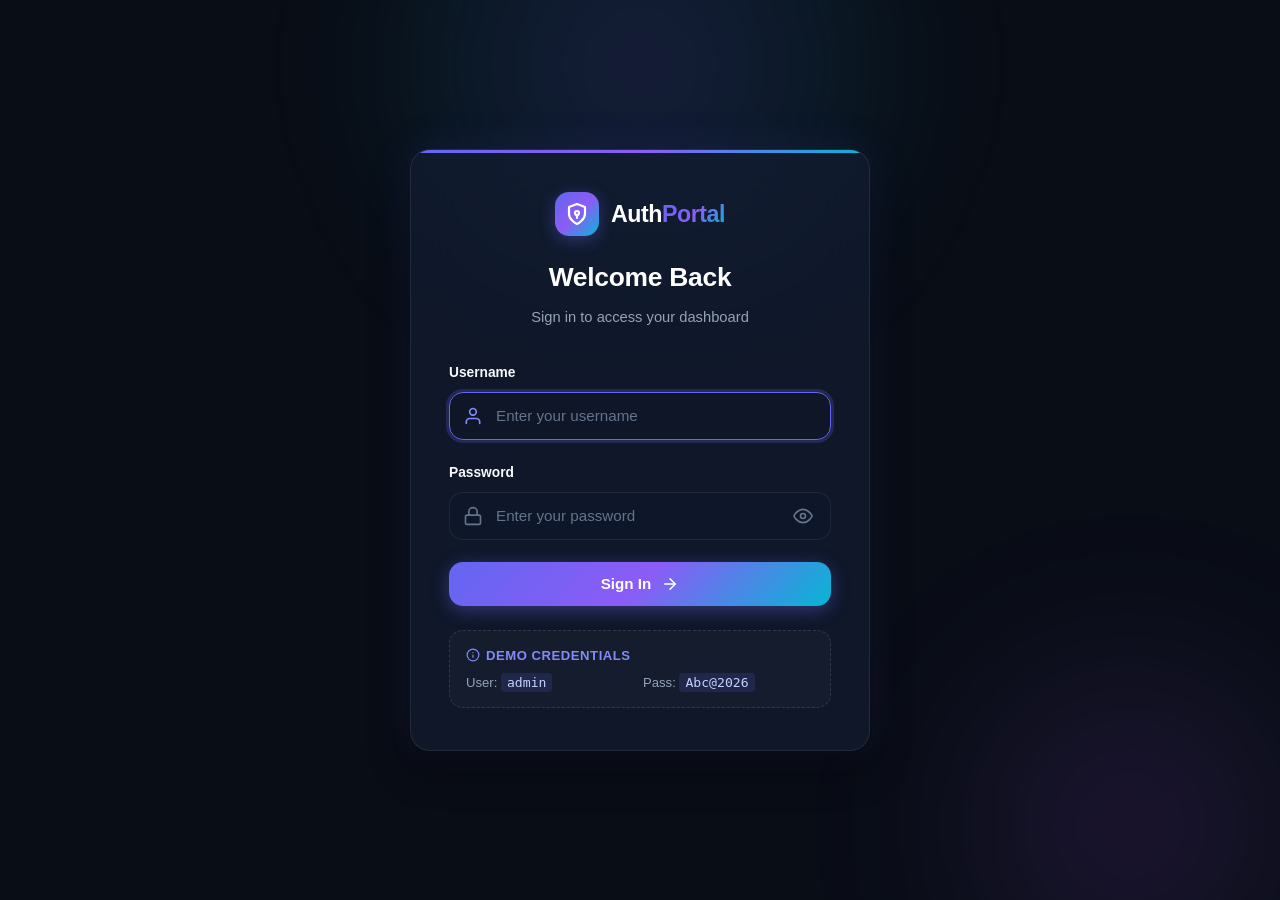
==== index.html @ 0ddc0a3a "feat: Initial commit for user interface authentication and dashboard" ====
<!DOCTYPE html>
<html lang="en">
<head>
  <meta charset="UTF-8">
  <meta name="viewport" content="width=device-width, initial-scale=1.0">
  <title>User Authentication | user-auth11092026</title>
  <meta name="description" content="Secure and modern user authentication gateway for the 2026 user dashboard platform.">
  <link rel="stylesheet" href="css/style.css">
</head>
<body class="auth-page">

  <!-- Background Decorative Glowing Orbs -->
  <div class="bg-glow-top" aria-hidden="true"></div>
  <div class="bg-glow-bottom" aria-hidden="true"></div>

  <main class="auth-wrapper">
    <div class="auth-card">

      <!-- Brand Header -->
      <header class="auth-header">
        <div class="brand-logo">
          <div class="brand-logo-icon">
            <!-- Shield Lock SVG Icon -->
            <svg viewBox="0 0 24 24" fill="none" stroke="currentColor" stroke-width="2.2" stroke-linecap="round" stroke-linejoin="round" aria-hidden="true">
              <path d="M12 22s8-4 8-10V5l-8-3-8 3v7c0 6 8 10 8 10z"/>
              <circle cx="12" cy="11" r="2"/>
              <path d="M12 13v3"/>
            </svg>
          </div>
          <div class="brand-logo-text">Auth<span>Portal</span></div>
        </div>

        <h1 class="auth-title">Welcome Back</h1>
        <p class="auth-subtitle">Sign in to access your dashboard</p>
      </header>

      <!-- Dynamic Alert Box for Errors and Feedback -->
      <div id="authAlert" class="auth-alert" role="alert" aria-live="assertive">
        <svg class="auth-alert-icon" viewBox="0 0 24 24" fill="none" stroke="currentColor" stroke-width="2" stroke-linecap="round" stroke-linejoin="round" aria-hidden="true">
          <circle cx="12" cy="12" r="10"/>
          <line x1="12" y1="8" x2="12" y2="12"/>
          <line x1="12" y1="16" x2="12.01" y2="16"/>
        </svg>
        <span id="authAlertText"></span>
      </div>

      <!-- Authentication Form -->
      <form id="loginForm" class="auth-form" novalidate autocomplete="off">
        
        <!-- Username Field -->
        <div class="form-group">
          <label for="usernameInput" class="form-label">Username</label>
          <div class="input-wrapper">
            <svg class="input-icon" viewBox="0 0 24 24" fill="none" stroke="currentColor" stroke-width="2" stroke-linecap="round" stroke-linejoin="round" aria-hidden="true">
              <path d="M20 21v-2a4 4 0 0 0-4-4H8a4 4 0 0 0-4 4v2"/>
              <circle cx="12" cy="7" r="4"/>
            </svg>
            <input 
              type="text" 
              id="usernameInput" 
              class="form-input" 
              placeholder="Enter your username" 
              required 
              autofocus
              aria-required="true"
            >
          </div>
        </div>

        <!-- Password Field with Show/Hide Toggle -->
        <div class="form-group">
          <label for="passwordInput" class="form-label">Password</label>
          <div class="input-wrapper">
            <svg class="input-icon" viewBox="0 0 24 24" fill="none" stroke="currentColor" stroke-width="2" stroke-linecap="round" stroke-linejoin="round" aria-hidden="true">
              <rect x="3" y="11" width="18" height="11" rx="2" ry="2"/>
              <path d="M7 11V7a5 5 0 0 1 10 0v4"/>
            </svg>
            <input 
              type="password" 
              id="passwordInput" 
              class="form-input" 
              placeholder="Enter your password" 
              required 
              aria-required="true"
            >
            <button 
              type="button" 
              id="togglePasswordBtn" 
              class="password-toggle" 
              aria-label="Show password" 
              tabindex="0"
            >
              <!-- Eye Icon (Show) -->
              <svg class="icon-eye" viewBox="0 0 24 24" fill="none" stroke="currentColor" stroke-width="2" stroke-linecap="round" stroke-linejoin="round">
                <path d="M1 12s4-8 11-8 11 8 11 8-4 8-11 8-11-8-11-8z"/>
                <circle cx="12" cy="12" r="3"/>
              </svg>
              <!-- Eye Off Icon (Hide) -->
              <svg class="icon-eye-off" viewBox="0 0 24 24" fill="none" stroke="currentColor" stroke-width="2" stroke-linecap="round" stroke-linejoin="round" style="display: none;">
                <path d="M17.94 17.94A10.07 10.07 0 0 1 12 20c-7 0-11-8-11-8a18.45 18.45 0 0 1 5.06-5.94M9.9 4.24A9.12 9.12 0 0 1 12 4c7 0 11 8 11 8a18.5 18.5 0 0 1-2.16 3.19m-6.72-1.07a3 3 0 1 1-4.24-4.24"/>
                <line x1="1" y1="1" x2="23" y2="23"/>
              </svg>
            </button>
          </div>
        </div>

        <!-- Submit Button -->
        <button type="submit" id="loginBtn" class="btn btn-primary btn-full">
          <span class="spinner" aria-hidden="true"></span>
          <span class="btn-text">Sign In</span>
          <svg class="btn-icon" viewBox="0 0 24 24" fill="none" stroke="currentColor" stroke-width="2" stroke-linecap="round" stroke-linejoin="round" aria-hidden="true">
            <line x1="5" y1="12" x2="19" y2="12"/>
            <polyline points="12 5 19 12 12 19"/>
          </svg>
        </button>

      </form>

      <!-- Demo Credentials Reference -->
      <footer class="demo-hint-box" aria-label="Demo login details">
        <div class="demo-hint-title">
          <svg width="14" height="14" viewBox="0 0 24 24" fill="none" stroke="currentColor" stroke-width="2" stroke-linecap="round" stroke-linejoin="round">
            <circle cx="12" cy="12" r="10"/>
            <line x1="12" y1="16" x2="12" y2="12"/>
            <line x1="12" y1="8" x2="12.01" y2="8"/>
          </svg>
          Demo Credentials
        </div>
        <div class="demo-hint-list">
          <div class="demo-hint-item">User: <code>admin</code></div>
          <div class="demo-hint-item">Pass: <code>Abc@2026</code></div>
        </div>
      </footer>

    </div>
  </main>

  <script src="js/script.js"></script>
</body>
</html>
---- css/style.css ----
/* ==========================================================================
   USER AUTHENTICATION & DASHBOARD - MODERN STYLESHEET
   Repository: user-auth11092026
   ========================================================================== */

/* --------------------------------------------------------------------------
   1. CSS Variables & Design Tokens
   -------------------------------------------------------------------------- */
:root {
  /* Color Palette */
  --bg-main: #090d16;
  --bg-surface: #0f172a;
  --bg-surface-elevated: #1e293b;
  --bg-card: rgba(19, 29, 51, 0.7);
  --bg-card-hover: rgba(30, 45, 78, 0.85);
  --bg-glass: rgba(15, 23, 42, 0.8);

  --text-primary: #f8fafc;
  --text-secondary: #94a3b8;
  --text-muted: #64748b;
  --text-inverse: #090d16;

  /* Accents & Gradients */
  --primary: #6366f1;
  --primary-light: #818cf8;
  --primary-dark: #4f46e5;
  --primary-glow: rgba(99, 102, 241, 0.35);

  --secondary: #06b6d4;
  --secondary-light: #22d3ee;
  --accent-purple: #a855f7;
  --accent-emerald: #10b981;
  --accent-rose: #f43f5e;
  --accent-amber: #f59e0b;

  --grad-primary: linear-gradient(135deg, #6366f1 0%, #8b5cf6 50%, #06b6d4 100%);
  --grad-glow: linear-gradient(135deg, rgba(99, 102, 241, 0.15) 0%, rgba(6, 182, 212, 0.1) 100%);
  --grad-card: linear-gradient(180deg, rgba(255, 255, 255, 0.04) 0%, rgba(255, 255, 255, 0.01) 100%);
  --grad-text: linear-gradient(135deg, #ffffff 30%, #cbd5e1 70%, #818cf8 100%);

  /* Borders & Shadows */
  --border-subtle: rgba(255, 255, 255, 0.08);
  --border-focus: rgba(99, 102, 241, 0.6);
  --border-hover: rgba(255, 255, 255, 0.18);

  --shadow-sm: 0 2px 8px rgba(0, 0, 0, 0.25);
  --shadow-md: 0 8px 24px rgba(0, 0, 0, 0.35);
  --shadow-lg: 0 16px 40px rgba(0, 0, 0, 0.45);
  --shadow-glow: 0 0 35px var(--primary-glow);

  /* Layout & Spacing */
  --container-max-width: 1200px;
  --header-height: 76px;
  --border-radius-sm: 8px;
  --border-radius-md: 14px;
  --border-radius-lg: 20px;
  --border-radius-full: 9999px;

  /* Transitions */
  --transition-fast: 0.18s cubic-bezier(0.4, 0, 0.2, 1);
  --transition-normal: 0.28s cubic-bezier(0.4, 0, 0.2, 1);
  --transition-slow: 0.45s cubic-bezier(0.4, 0, 0.2, 1);
}

/* --------------------------------------------------------------------------
   2. Reset & Global Styles
   -------------------------------------------------------------------------- */
*, *::before, *::after {
  margin: 0;
  padding: 0;
  box-sizing: border-box;
}

html {
  scroll-behavior: smooth;
  scroll-padding-top: calc(var(--header-height) + 20px);
}

body {
  font-family: -apple-system, BlinkMacSystemFont, "Segoe UI", Roboto, "Helvetica Neue", Arial, sans-serif;
  background-color: var(--bg-main);
  color: var(--text-primary);
  line-height: 1.6;
  font-size: 16px;
  min-height: 100vh;
  overflow-x: hidden;
  -webkit-font-smoothing: antialiased;
  -moz-osx-font-smoothing: grayscale;
}

/* Background Atmosphere Glows */
.bg-glow-top {
  position: fixed;
  top: -160px;
  left: 50%;
  transform: translateX(-50%);
  width: 700px;
  height: 450px;
  background: radial-gradient(circle, rgba(99, 102, 241, 0.18) 0%, rgba(6, 182, 212, 0.08) 50%, transparent 70%);
  pointer-events: none;
  z-index: 0;
  filter: blur(60px);
}

.bg-glow-bottom {
  position: fixed;
  bottom: -150px;
  right: -100px;
  width: 500px;
  height: 450px;
  background: radial-gradient(circle, rgba(168, 85, 247, 0.15) 0%, transparent 70%);
  pointer-events: none;
  z-index: 0;
  filter: blur(70px);
}

a {
  color: inherit;
  text-decoration: none;
}

button, input, textarea {
  font-family: inherit;
  font-size: inherit;
  border: none;
  outline: none;
}

button {
  cursor: pointer;
}

img, svg {
  display: block;
  max-width: 100%;
}

.container {
  width: 100%;
  max-width: var(--container-max-width);
  margin: 0 auto;
  padding: 0 24px;
  position: relative;
  z-index: 1;
}

/* --------------------------------------------------------------------------
   3. Typography & Badges
   -------------------------------------------------------------------------- */
.section-badge {
  display: inline-flex;
  align-items: center;
  gap: 8px;
  padding: 6px 14px;
  background: rgba(99, 102, 241, 0.12);
  border: 1px solid rgba(99, 102, 241, 0.28);
  border-radius: var(--border-radius-full);
  font-size: 0.82rem;
  font-weight: 600;
  color: var(--primary-light);
  letter-spacing: 0.06em;
  text-transform: uppercase;
  margin-bottom: 16px;
}

.badge-dot {
  width: 7px;
  height: 7px;
  border-radius: 50%;
  background: var(--secondary);
  box-shadow: 0 0 8px var(--secondary);
  animation: pulseDot 2s infinite ease-in-out;
}

@keyframes pulseDot {
  0%, 100% { opacity: 1; transform: scale(1); }
  50% { opacity: 0.5; transform: scale(0.8); }
}

.section-title {
  font-size: clamp(2rem, 3.5vw, 2.75rem);
  font-weight: 800;
  line-height: 1.2;
  margin-bottom: 16px;
  background: var(--grad-text);
  -webkit-background-clip: text;
  -webkit-text-fill-color: transparent;
}

.section-subtitle {
  font-size: 1.08rem;
  color: var(--text-secondary);
  max-width: 620px;
  margin-bottom: 48px;
  line-height: 1.65;
}

.text-center {
  text-align: center;
}

.text-center .section-subtitle {
  margin-left: auto;
  margin-right: auto;
}

/* --------------------------------------------------------------------------
   4. Buttons
   -------------------------------------------------------------------------- */
.btn {
  display: inline-flex;
  align-items: center;
  justify-content: center;
  gap: 10px;
  padding: 13px 26px;
  font-size: 0.95rem;
  font-weight: 600;
  border-radius: var(--border-radius-md);
  transition: all var(--transition-normal);
  position: relative;
  overflow: hidden;
  user-select: none;
}

.btn-primary {
  background: var(--grad-primary);
  color: #ffffff;
  box-shadow: 0 4px 18px rgba(99, 102, 241, 0.4);
}

.btn-primary:hover {
  transform: translateY(-2px);
  box-shadow: 0 6px 24px rgba(99, 102, 241, 0.6);
  filter: brightness(1.08);
}

.btn-primary:active {
  transform: translateY(0);
}

.btn-secondary {
  background: rgba(255, 255, 255, 0.05);
  color: var(--text-primary);
  border: 1px solid var(--border-subtle);
  backdrop-filter: blur(10px);
}

.btn-secondary:hover {
  background: rgba(255, 255, 255, 0.1);
  border-color: var(--border-hover);
  transform: translateY(-2px);
  color: #ffffff;
}

.btn-danger {
  background: rgba(244, 63, 94, 0.15);
  color: #fda4af;
  border: 1px solid rgba(244, 63, 94, 0.3);
  padding: 8px 18px;
  font-size: 0.88rem;
}

.btn-danger:hover {
  background: var(--accent-rose);
  color: #ffffff;
  box-shadow: 0 4px 16px rgba(244, 63, 94, 0.4);
}

.btn-full {
  width: 100%;
}

.btn-icon {
  width: 18px;
  height: 18px;
  transition: transform var(--transition-fast);
}

.btn:hover .btn-icon {
  transform: translateX(3px);
}

/* --------------------------------------------------------------------------
   5. Authentication Screen (index.html)
   -------------------------------------------------------------------------- */
.auth-page {
  display: flex;
  align-items: center;
  justify-content: center;
  min-height: 100vh;
  padding: 30px 20px;
  position: relative;
}

.auth-wrapper {
  width: 100%;
  max-width: 460px;
  position: relative;
  z-index: 2;
  animation: authFadeIn 0.6s cubic-bezier(0.16, 1, 0.3, 1);
}

@keyframes authFadeIn {
  from {
    opacity: 0;
    transform: translateY(24px) scale(0.98);
  }
  to {
    opacity: 1;
    transform: translateY(0) scale(1);
  }
}

.auth-card {
  background: var(--bg-card);
  backdrop-filter: blur(24px);
  -webkit-backdrop-filter: blur(24px);
  border: 1px solid var(--border-subtle);
  border-radius: var(--border-radius-lg);
  padding: 42px 38px;
  box-shadow: var(--shadow-lg), 0 0 40px rgba(99, 102, 241, 0.15);
  position: relative;
  overflow: hidden;
}

.auth-card::before {
  content: "";
  position: absolute;
  top: 0;
  left: 0;
  right: 0;
  height: 3px;
  background: var(--grad-primary);
}

.auth-header {
  text-align: center;
  margin-bottom: 32px;
}

.brand-logo {
  display: inline-flex;
  align-items: center;
  gap: 12px;
  margin-bottom: 20px;
}

.brand-logo-icon {
  width: 44px;
  height: 44px;
  border-radius: var(--border-radius-md);
  background: var(--grad-primary);
  display: flex;
  align-items: center;
  justify-content: center;
  box-shadow: 0 4px 16px var(--primary-glow);
}

.brand-logo-icon svg {
  width: 24px;
  height: 24px;
  fill: none;
  stroke: #ffffff;
  stroke-width: 2.2;
}

.brand-logo-text {
  font-size: 1.45rem;
  font-weight: 800;
  letter-spacing: -0.02em;
  color: #ffffff;
}

.brand-logo-text span {
  background: var(--grad-primary);
  -webkit-background-clip: text;
  -webkit-text-fill-color: transparent;
}

.auth-title {
  font-size: 1.65rem;
  font-weight: 700;
  color: #ffffff;
  margin-bottom: 8px;
  letter-spacing: -0.01em;
}

.auth-subtitle {
  font-size: 0.92rem;
  color: var(--text-secondary);
}

/* Auth Alerts */
.auth-alert {
  display: none;
  align-items: center;
  gap: 12px;
  padding: 12px 16px;
  border-radius: var(--border-radius-sm);
  font-size: 0.88rem;
  font-weight: 500;
  margin-bottom: 24px;
  line-height: 1.4;
  animation: shakeAlert 0.4s cubic-bezier(0.36, 0.07, 0.19, 0.97);
}

.auth-alert.show {
  display: flex;
}

.auth-alert-error {
  background: rgba(244, 63, 94, 0.14);
  border: 1px solid rgba(244, 63, 94, 0.35);
  color: #fda4af;
}

.auth-alert-success {
  background: rgba(16, 185, 129, 0.14);
  border: 1px solid rgba(16, 185, 129, 0.35);
  color: #6ee7b7;
}

.auth-alert-icon {
  flex-shrink: 0;
  width: 18px;
  height: 18px;
}

@keyframes shakeAlert {
  10%, 90% { transform: translate3d(-1px, 0, 0); }
  20%, 80% { transform: translate3d(2px, 0, 0); }
  30%, 50%, 70% { transform: translate3d(-4px, 0, 0); }
  40%, 60% { transform: translate3d(4px, 0, 0); }
}

/* Form Groups */
.form-group {
  margin-bottom: 22px;
  position: relative;
}

.form-label {
  display: block;
  font-size: 0.86rem;
  font-weight: 600;
  color: var(--text-primary);
  margin-bottom: 8px;
}

.input-wrapper {
  position: relative;
  display: flex;
  align-items: center;
}

.input-icon {
  position: absolute;
  left: 14px;
  width: 20px;
  height: 20px;
  color: var(--text-muted);
  pointer-events: none;
  transition: color var(--transition-fast);
}

.form-input {
  width: 100%;
  height: 48px;
  background: rgba(15, 23, 42, 0.65);
  border: 1px solid var(--border-subtle);
  border-radius: var(--border-radius-md);
  padding: 0 16px 0 46px;
  color: #ffffff;
  font-size: 0.95rem;
  transition: all var(--transition-normal);
}

.form-input::placeholder {
  color: var(--text-muted);
}

.form-input:hover {
  border-color: var(--border-hover);
}

.form-input:focus {
  border-color: var(--primary);
  box-shadow: 0 0 0 3px rgba(99, 102, 241, 0.22);
  background: rgba(15, 23, 42, 0.9);
}

.form-input:focus + .input-icon,
.input-wrapper:focus-within .input-icon {
  color: var(--primary-light);
}

/* Password Toggle Button */
.password-toggle {
  position: absolute;
  right: 12px;
  top: 50%;
  transform: translateY(-50%);
  background: transparent;
  color: var(--text-muted);
  padding: 6px;
  border-radius: 6px;
  display: flex;
  align-items: center;
  justify-content: center;
  transition: color var(--transition-fast);
}

.password-toggle:hover {
  color: var(--text-primary);
}

.password-toggle svg {
  width: 20px;
  height: 20px;
}

/* Loading Spinner on button */
.btn .spinner {
  display: none;
  width: 18px;
  height: 18px;
  border: 2px solid rgba(255, 255, 255, 0.3);
  border-radius: 50%;
  border-top-color: #ffffff;
  animation: spin 0.75s linear infinite;
}

.btn.loading .btn-text {
  opacity: 0.4;
}

.btn.loading .spinner {
  display: block;
}

@keyframes spin {
  to { transform: rotate(360deg); }
}

/* Demo Credentials Hint Box */
.demo-hint-box {
  margin-top: 24px;
  padding: 14px 16px;
  background: rgba(255, 255, 255, 0.025);
  border: 1px dashed rgba(255, 255, 255, 0.12);
  border-radius: var(--border-radius-md);
  font-size: 0.82rem;
  color: var(--text-secondary);
}

.demo-hint-title {
  display: flex;
  align-items: center;
  gap: 6px;
  font-weight: 600;
  color: var(--primary-light);
  margin-bottom: 6px;
  text-transform: uppercase;
  letter-spacing: 0.04em;
}

.demo-hint-list {
  display: grid;
  grid-template-columns: 1fr 1fr;
  gap: 6px;
  margin-top: 4px;
}

.demo-hint-item code {
  background: rgba(99, 102, 241, 0.15);
  padding: 2px 6px;
  border-radius: 4px;
  color: #c7d2fe;
  font-family: monospace;
}

/* --------------------------------------------------------------------------
   6. Dashboard Header & Navigation Bar
   -------------------------------------------------------------------------- */
.dashboard-header {
  position: fixed;
  top: 0;
  left: 0;
  right: 0;
  height: var(--header-height);
  background: var(--bg-glass);
  backdrop-filter: blur(18px);
  -webkit-backdrop-filter: blur(18px);
  border-bottom: 1px solid var(--border-subtle);
  z-index: 1000;
  transition: all var(--transition-normal);
}

.dashboard-header.scrolled {
  background: rgba(9, 13, 22, 0.94);
  box-shadow: 0 4px 20px rgba(0, 0, 0, 0.4);
}

.header-container {
  display: flex;
  align-items: center;
  justify-content: space-between;
  height: 100%;
}

.header-logo {
  display: flex;
  align-items: center;
  gap: 12px;
}

.header-logo-icon {
  width: 38px;
  height: 38px;
  border-radius: var(--border-radius-sm);
  background: var(--grad-primary);
  display: flex;
  align-items: center;
  justify-content: center;
  box-shadow: 0 2px 10px var(--primary-glow);
}

.header-logo-icon svg {
  width: 20px;
  height: 20px;
  stroke: #ffffff;
}

.header-logo-text {
  font-size: 1.25rem;
  font-weight: 800;
  color: #ffffff;
}

.header-logo-text span {
  background: var(--grad-primary);
  -webkit-background-clip: text;
  -webkit-text-fill-color: transparent;
}

/* Desktop Navigation Menu */
.desktop-nav {
  display: flex;
  align-items: center;
  gap: 32px;
}

.nav-list {
  display: flex;
  align-items: center;
  list-style: none;
  gap: 8px;
}

.nav-link {
  display: inline-block;
  padding: 8px 16px;
  font-size: 0.88rem;
  font-weight: 600;
  letter-spacing: 0.04em;
  color: var(--text-secondary);
  border-radius: var(--border-radius-full);
  transition: all var(--transition-fast);
  position: relative;
}

.nav-link:hover {
  color: #ffffff;
  background: rgba(255, 255, 255, 0.05);
}

/* Active Navigation State */
.nav-link.active {
  color: #ffffff;
  background: rgba(99, 102, 241, 0.18);
  border: 1px solid rgba(99, 102, 241, 0.35);
  box-shadow: 0 0 12px rgba(99, 102, 241, 0.25);
}

.nav-link.active::after {
  content: "";
  position: absolute;
  bottom: -4px;
  left: 50%;
  transform: translateX(-50%);
  width: 14px;
  height: 2px;
  background: var(--primary);
  border-radius: 2px;
  box-shadow: 0 0 6px var(--primary);
}

.header-actions {
  display: flex;
  align-items: center;
  gap: 16px;
}

.user-badge {
  display: flex;
  align-items: center;
  gap: 8px;
  padding: 6px 14px;
  background: rgba(255, 255, 255, 0.05);
  border: 1px solid var(--border-subtle);
  border-radius: var(--border-radius-full);
  font-size: 0.85rem;
  color: var(--text-primary);
}

.user-avatar {
  width: 22px;
  height: 22px;
  border-radius: 50%;
  background: var(--grad-primary);
  display: flex;
  align-items: center;
  justify-content: center;
  font-size: 0.72rem;
  font-weight: 700;
  color: #ffffff;
}

/* Hamburger Button */
.hamburger-btn {
  display: none;
  flex-direction: column;
  justify-content: center;
  align-items: center;
  width: 42px;
  height: 42px;
  background: rgba(255, 255, 255, 0.05);
  border: 1px solid var(--border-subtle);
  border-radius: var(--border-radius-sm);
  gap: 5px;
  z-index: 1100;
}

.hamburger-line {
  width: 20px;
  height: 2px;
  background: #ffffff;
  border-radius: 2px;
  transition: all var(--transition-fast);
}

.hamburger-btn.active .hamburger-line:nth-child(1) {
  transform: translateY(7px) rotate(45deg);
}

.hamburger-btn.active .hamburger-line:nth-child(2) {
  opacity: 0;
  transform: scaleX(0);
}

.hamburger-btn.active .hamburger-line:nth-child(3) {
  transform: translateY(-7px) rotate(-45deg);
}

/* Mobile Drawer Menu */
.mobile-nav-drawer {
  display: none;
  position: fixed;
  top: var(--header-height);
  left: 0;
  right: 0;
  background: rgba(9, 13, 22, 0.98);
  backdrop-filter: blur(24px);
  border-bottom: 1px solid var(--border-subtle);
  padding: 24px;
  z-index: 999;
  flex-direction: column;
  gap: 16px;
  box-shadow: 0 20px 40px rgba(0, 0, 0, 0.5);
  transform: translateY(-100%);
  opacity: 0;
  transition: transform var(--transition-normal), opacity var(--transition-normal);
}

.mobile-nav-drawer.open {
  transform: translateY(0);
  opacity: 1;
}

.mobile-nav-list {
  display: flex;
  flex-direction: column;
  list-style: none;
  gap: 12px;
}

.mobile-nav-link {
  display: block;
  padding: 12px 18px;
  font-size: 1rem;
  font-weight: 600;
  letter-spacing: 0.04em;
  color: var(--text-secondary);
  border-radius: var(--border-radius-md);
  border: 1px solid transparent;
}

.mobile-nav-link.active {
  color: #ffffff;
  background: rgba(99, 102, 241, 0.18);
  border-color: rgba(99, 102, 241, 0.4);
}

.mobile-nav-actions {
  display: flex;
  align-items: center;
  justify-content: space-between;
  padding-top: 16px;
  border-top: 1px solid var(--border-subtle);
}

/* --------------------------------------------------------------------------
   7. Hero Section
   -------------------------------------------------------------------------- */
.hero-section {
  padding-top: calc(var(--header-height) + 60px);
  padding-bottom: 90px;
  position: relative;
  overflow: hidden;
}

.hero-grid {
  display: grid;
  grid-template-columns: 1.15fr 1fr;
  gap: 56px;
  align-items: center;
}

.hero-content {
  max-width: 580px;
}

.hero-title {
  font-size: clamp(2.4rem, 4.2vw, 3.5rem);
  font-weight: 800;
  line-height: 1.15;
  margin-bottom: 20px;
  letter-spacing: -0.02em;
}

.hero-title span {
  background: var(--grad-primary);
  -webkit-background-clip: text;
  -webkit-text-fill-color: transparent;
}

.hero-description {
  font-size: 1.12rem;
  color: var(--text-secondary);
  line-height: 1.7;
  margin-bottom: 36px;
}

.hero-cta-group {
  display: flex;
  align-items: center;
  gap: 16px;
  flex-wrap: wrap;
}

/* Hero Visual / Dashboard Preview (CSS Only, No external images) */
.hero-visual {
  position: relative;
}

.visual-board {
  background: var(--bg-card);
  backdrop-filter: blur(20px);
  -webkit-backdrop-filter: blur(20px);
  border: 1px solid var(--border-subtle);
  border-radius: var(--border-radius-lg);
  padding: 24px;
  box-shadow: var(--shadow-lg);
  position: relative;
  overflow: hidden;
}

.visual-header {
  display: flex;
  align-items: center;
  justify-content: space-between;
  padding-bottom: 18px;
  border-bottom: 1px solid var(--border-subtle);
  margin-bottom: 20px;
}

.window-dots {
  display: flex;
  gap: 6px;
}

.window-dot {
  width: 10px;
  height: 10px;
  border-radius: 50%;
}

.dot-red { background: #ef4444; }
.dot-yellow { background: #f59e0b; }
.dot-green { background: #10b981; }

.visual-header-title {
  font-size: 0.82rem;
  color: var(--text-muted);
  font-weight: 600;
  letter-spacing: 0.05em;
  text-transform: uppercase;
}

.visual-stats-grid {
  display: grid;
  grid-template-columns: 1fr 1fr;
  gap: 14px;
  margin-bottom: 20px;
}

.visual-stat-card {
  background: rgba(255, 255, 255, 0.03);
  border: 1px solid var(--border-subtle);
  border-radius: var(--border-radius-md);
  padding: 16px;
  transition: transform var(--transition-fast);
}

.visual-stat-card:hover {
  transform: translateY(-2px);
  border-color: var(--border-hover);
}

.stat-label {
  font-size: 0.78rem;
  color: var(--text-muted);
  font-weight: 500;
  text-transform: uppercase;
  margin-bottom: 6px;
}

.stat-value {
  font-size: 1.45rem;
  font-weight: 700;
  color: #ffffff;
  display: flex;
  align-items: baseline;
  gap: 6px;
}

.stat-trend {
  font-size: 0.76rem;
  font-weight: 600;
  color: var(--accent-emerald);
}

/* CSS Graphical Visualization Bars */
.visual-chart-box {
  background: rgba(255, 255, 255, 0.02);
  border: 1px solid var(--border-subtle);
  border-radius: var(--border-radius-md);
  padding: 18px;
}

.chart-header {
  display: flex;
  justify-content: space-between;
  align-items: center;
  margin-bottom: 16px;
}

.chart-title {
  font-size: 0.86rem;
  font-weight: 600;
  color: var(--text-primary);
}

.chart-bars {
  display: flex;
  align-items: flex-end;
  gap: 12px;
  height: 90px;
  padding-top: 10px;
}

.chart-bar-wrap {
  flex: 1;
  display: flex;
  flex-direction: column;
  align-items: center;
  gap: 8px;
  height: 100%;
  justify-content: flex-end;
}

.chart-bar-fill {
  width: 100%;
  background: rgba(99, 102, 241, 0.3);
  border-radius: 4px;
  transition: all 0.4s ease;
  position: relative;
}

.chart-bar-fill.active {
  background: var(--grad-primary);
  box-shadow: 0 0 14px var(--primary-glow);
}

.chart-bar-label {
  font-size: 0.72rem;
  color: var(--text-muted);
}

/* Floating Decorative KPI Cards */
.floating-badge {
  position: absolute;
  padding: 12px 18px;
  background: rgba(15, 23, 42, 0.88);
  backdrop-filter: blur(16px);
  border: 1px solid rgba(255, 255, 255, 0.12);
  border-radius: var(--border-radius-md);
  box-shadow: var(--shadow-lg);
  display: flex;
  align-items: center;
  gap: 12px;
  z-index: 3;
  animation: floatMotion 5s ease-in-out infinite alternate;
}

.floating-badge-1 {
  top: -24px;
  right: -20px;
}

.floating-badge-2 {
  bottom: -24px;
  left: -24px;
  animation-delay: -2.5s;
}

@keyframes floatMotion {
  0% { transform: translateY(0); }
  100% { transform: translateY(-10px); }
}

.badge-icon-wrap {
  width: 36px;
  height: 36px;
  border-radius: 50%;
  background: rgba(16, 185, 129, 0.15);
  display: flex;
  align-items: center;
  justify-content: center;
  color: var(--accent-emerald);
}

.badge-icon-purple {
  background: rgba(168, 85, 247, 0.15);
  color: var(--accent-purple);
}

.badge-text-primary {
  font-size: 0.86rem;
  font-weight: 700;
  color: #ffffff;
}

.badge-text-sub {
  font-size: 0.72rem;
  color: var(--text-muted);
}

/* --------------------------------------------------------------------------
   8. About Us Section
   -------------------------------------------------------------------------- */
.about-section {
  padding: 100px 0;
  position: relative;
  background: linear-gradient(180deg, transparent 0%, rgba(15, 23, 42, 0.4) 50%, transparent 100%);
}

.about-features-grid {
  display: grid;
  grid-template-columns: repeat(4, 1fr);
  gap: 24px;
}

.feature-card {
  background: var(--bg-card);
  backdrop-filter: blur(14px);
  border: 1px solid var(--border-subtle);
  border-radius: var(--border-radius-lg);
  padding: 32px 24px;
  transition: all var(--transition-normal);
  position: relative;
  overflow: hidden;
}

.feature-card::before {
  content: "";
  position: absolute;
  top: 0;
  left: 0;
  right: 0;
  height: 2px;
  background: var(--grad-primary);
  opacity: 0;
  transition: opacity var(--transition-fast);
}

.feature-card:hover {
  transform: translateY(-6px);
  background: var(--bg-card-hover);
  border-color: var(--border-hover);
  box-shadow: 0 12px 30px rgba(0, 0, 0, 0.45), 0 0 20px rgba(99, 102, 241, 0.15);
}

.feature-card:hover::before {
  opacity: 1;
}

.feature-icon-box {
  width: 54px;
  height: 54px;
  border-radius: var(--border-radius-md);
  background: rgba(99, 102, 241, 0.12);
  border: 1px solid rgba(99, 102, 241, 0.25);
  display: flex;
  align-items: center;
  justify-content: center;
  margin-bottom: 22px;
  color: var(--primary-light);
  transition: all var(--transition-fast);
}

.feature-card:hover .feature-icon-box {
  background: var(--grad-primary);
  color: #ffffff;
  transform: scale(1.05);
  box-shadow: 0 4px 16px var(--primary-glow);
}

.feature-icon-box svg {
  width: 26px;
  height: 26px;
}

.feature-title {
  font-size: 1.18rem;
  font-weight: 700;
  color: #ffffff;
  margin-bottom: 12px;
}

.feature-desc {
  font-size: 0.92rem;
  color: var(--text-secondary);
  line-height: 1.6;
}

/* --------------------------------------------------------------------------
   9. CATEGEORY Section
   -------------------------------------------------------------------------- */
.category-section {
  padding: 100px 0;
  position: relative;
}

.category-grid {
  display: grid;
  grid-template-columns: repeat(3, 1fr);
  gap: 28px;
}

.category-card {
  background: var(--bg-card);
  backdrop-filter: blur(16px);
  border: 1px solid var(--border-subtle);
  border-radius: var(--border-radius-lg);
  padding: 34px 28px;
  display: flex;
  flex-direction: column;
  justify-content: space-between;
  transition: all var(--transition-normal);
  position: relative;
  overflow: hidden;
}

.category-card:hover {
  transform: translateY(-6px);
  background: var(--bg-card-hover);
  border-color: rgba(99, 102, 241, 0.4);
  box-shadow: 0 16px 36px rgba(0, 0, 0, 0.5), 0 0 25px rgba(99, 102, 241, 0.18);
}

.category-top {
  margin-bottom: 24px;
}

.category-icon-wrap {
  width: 52px;
  height: 52px;
  border-radius: var(--border-radius-md);
  background: rgba(6, 182, 212, 0.12);
  border: 1px solid rgba(6, 182, 212, 0.25);
  display: flex;
  align-items: center;
  justify-content: center;
  color: var(--secondary);
  margin-bottom: 20px;
  transition: all var(--transition-fast);
}

.category-card:hover .category-icon-wrap {
  background: linear-gradient(135deg, #06b6d4, #6366f1);
  color: #ffffff;
  box-shadow: 0 4px 16px rgba(6, 182, 212, 0.4);
  transform: scale(1.05);
}

.category-icon-wrap svg {
  width: 26px;
  height: 26px;
}

.category-card-title {
  font-size: 1.25rem;
  font-weight: 700;
  color: #ffffff;
  margin-bottom: 10px;
}

.category-card-desc {
  font-size: 0.94rem;
  color: var(--text-secondary);
  line-height: 1.6;
}

.category-action {
  display: inline-flex;
  align-items: center;
  gap: 8px;
  font-size: 0.92rem;
  font-weight: 600;
  color: var(--primary-light);
  padding-top: 14px;
  border-top: 1px solid var(--border-subtle);
  transition: gap var(--transition-fast), color var(--transition-fast);
}

.category-card:hover .category-action {
  color: #ffffff;
  gap: 12px;
}

.category-action svg {
  width: 16px;
  height: 16px;
  transition: transform var(--transition-fast);
}

.category-card:hover .category-action svg {
  transform: translateX(4px);
}

/* --------------------------------------------------------------------------
   10. Contact Section
   -------------------------------------------------------------------------- */
.contact-section {
  padding: 100px 0;
  position: relative;
  background: linear-gradient(180deg, transparent 0%, rgba(15, 23, 42, 0.5) 100%);
}

.contact-grid {
  display: grid;
  grid-template-columns: 1fr 1.3fr;
  gap: 48px;
  align-items: start;
}

.contact-info-card {
  background: var(--bg-card);
  backdrop-filter: blur(16px);
  border: 1px solid var(--border-subtle);
  border-radius: var(--border-radius-lg);
  padding: 38px 32px;
}

.contact-info-title {
  font-size: 1.4rem;
  font-weight: 700;
  color: #ffffff;
  margin-bottom: 12px;
}

.contact-info-desc {
  font-size: 0.95rem;
  color: var(--text-secondary);
  line-height: 1.65;
  margin-bottom: 32px;
}

.contact-details-list {
  display: flex;
  flex-direction: column;
  gap: 22px;
}

.contact-item {
  display: flex;
  align-items: flex-start;
  gap: 16px;
}

.contact-item-icon {
  width: 44px;
  height: 44px;
  border-radius: var(--border-radius-md);
  background: rgba(99, 102, 241, 0.12);
  border: 1px solid rgba(99, 102, 241, 0.25);
  display: flex;
  align-items: center;
  justify-content: center;
  color: var(--primary-light);
  flex-shrink: 0;
}

.contact-item-icon svg {
  width: 20px;
  height: 20px;
}

.contact-item-label {
  font-size: 0.8rem;
  color: var(--text-muted);
  text-transform: uppercase;
  font-weight: 600;
  letter-spacing: 0.04em;
  margin-bottom: 2px;
}

.contact-item-value {
  font-size: 0.98rem;
  color: #ffffff;
  font-weight: 500;
}

/* Contact Form */
.contact-form-card {
  background: var(--bg-card);
  backdrop-filter: blur(18px);
  border: 1px solid var(--border-subtle);
  border-radius: var(--border-radius-lg);
  padding: 38px 34px;
  box-shadow: var(--shadow-md);
}

.contact-feedback {
  display: none;
  align-items: center;
  gap: 12px;
  padding: 14px 18px;
  border-radius: var(--border-radius-sm);
  font-size: 0.92rem;
  font-weight: 500;
  margin-bottom: 24px;
}

.contact-feedback.show {
  display: flex;
  animation: authFadeIn 0.3s ease;
}

.contact-feedback-success {
  background: rgba(16, 185, 129, 0.15);
  border: 1px solid rgba(16, 185, 129, 0.35);
  color: #6ee7b7;
}

.contact-feedback-error {
  background: rgba(244, 63, 94, 0.15);
  border: 1px solid rgba(244, 63, 94, 0.35);
  color: #fda4af;
}

.form-textarea {
  width: 100%;
  min-height: 130px;
  background: rgba(15, 23, 42, 0.65);
  border: 1px solid var(--border-subtle);
  border-radius: var(--border-radius-md);
  padding: 14px 16px;
  color: #ffffff;
  font-size: 0.95rem;
  resize: vertical;
  transition: all var(--transition-normal);
}

.form-textarea::placeholder {
  color: var(--text-muted);
}

.form-textarea:focus {
  border-color: var(--primary);
  box-shadow: 0 0 0 3px rgba(99, 102, 241, 0.22);
  background: rgba(15, 23, 42, 0.9);
}

/* --------------------------------------------------------------------------
   11. Footer
   -------------------------------------------------------------------------- */
.dashboard-footer {
  background: #060910;
  border-top: 1px solid var(--border-subtle);
  padding: 60px 0 32px;
  position: relative;
  z-index: 1;
}

.footer-top {
  display: grid;
  grid-template-columns: 1.5fr 1fr 1fr;
  gap: 48px;
  margin-bottom: 48px;
}

.footer-brand-desc {
  color: var(--text-secondary);
  font-size: 0.92rem;
  max-width: 360px;
  margin-top: 14px;
  line-height: 1.65;
}

.footer-col-title {
  font-size: 0.95rem;
  font-weight: 700;
  color: #ffffff;
  text-transform: uppercase;
  letter-spacing: 0.06em;
  margin-bottom: 18px;
}

.footer-links-list {
  display: flex;
  flex-direction: column;
  gap: 10px;
  list-style: none;
}

.footer-links-list a {
  font-size: 0.9rem;
  color: var(--text-secondary);
  transition: color var(--transition-fast), padding-left var(--transition-fast);
}

.footer-links-list a:hover {
  color: var(--primary-light);
  padding-left: 4px;
}

.footer-social-links {
  display: flex;
  gap: 12px;
}

.social-btn {
  width: 40px;
  height: 40px;
  border-radius: var(--border-radius-sm);
  background: rgba(255, 255, 255, 0.05);
  border: 1px solid var(--border-subtle);
  display: flex;
  align-items: center;
  justify-content: center;
  color: var(--text-secondary);
  transition: all var(--transition-fast);
}

.social-btn:hover {
  background: var(--grad-primary);
  color: #ffffff;
  border-color: transparent;
  transform: translateY(-2px);
  box-shadow: 0 4px 12px var(--primary-glow);
}

.social-btn svg {
  width: 18px;
  height: 18px;
}

.footer-bottom {
  padding-top: 28px;
  border-top: 1px solid rgba(255, 255, 255, 0.06);
  display: flex;
  align-items: center;
  justify-content: space-between;
  font-size: 0.86rem;
  color: var(--text-muted);
}

/* --------------------------------------------------------------------------
   12. Responsive Media Queries
   -------------------------------------------------------------------------- */

/* Tablet (max-width: 992px) */
@media (max-width: 992px) {
  .hero-grid {
    grid-template-columns: 1fr;
    gap: 48px;
  }

  .hero-content {
    max-width: 100%;
    text-align: center;
  }

  .hero-cta-group {
    justify-content: center;
  }

  .visual-board {
    max-width: 580px;
    margin: 0 auto;
  }

  .about-features-grid {
    grid-template-columns: repeat(2, 1fr);
  }

  .category-grid {
    grid-template-columns: repeat(2, 1fr);
  }

  .contact-grid {
    grid-template-columns: 1fr;
  }

  .footer-top {
    grid-template-columns: 1fr 1fr;
  }
}

/* Mobile Devices (max-width: 768px) */
@media (max-width: 768px) {
  :root {
    --header-height: 68px;
  }

  .desktop-nav {
    display: none;
  }

  .hamburger-btn {
    display: flex;
  }

  .mobile-nav-drawer {
    display: flex;
  }

  .auth-card {
    padding: 32px 22px;
  }

  .hero-section {
    padding-top: calc(var(--header-height) + 30px);
    padding-bottom: 60px;
  }

  .hero-title {
    font-size: 2.2rem;
  }

  .visual-stats-grid {
    grid-template-columns: 1fr;
  }

  .floating-badge {
    display: none; /* Hide floating badges on small screens to prevent layout cramping */
  }

  .about-section,
  .category-section,
  .contact-section {
    padding: 60px 0;
  }

  .category-grid {
    grid-template-columns: 1fr;
  }

  .about-features-grid {
    grid-template-columns: 1fr;
  }

  .contact-form-card,
  .contact-info-card {
    padding: 26px 20px;
  }

  .footer-top {
    grid-template-columns: 1fr;
    gap: 32px;
  }

  .footer-bottom {
    flex-direction: column;
    gap: 12px;
    text-align: center;
  }
}

/* Small Mobile (max-width: 480px) */
@media (max-width: 480px) {
  .container {
    padding: 0 16px;
  }

  .auth-card {
    padding: 28px 18px;
  }

  .hero-cta-group {
    flex-direction: column;
    width: 100%;
  }

  .hero-cta-group .btn {
    width: 100%;
  }

  .demo-hint-list {
    grid-template-columns: 1fr;
  }
}
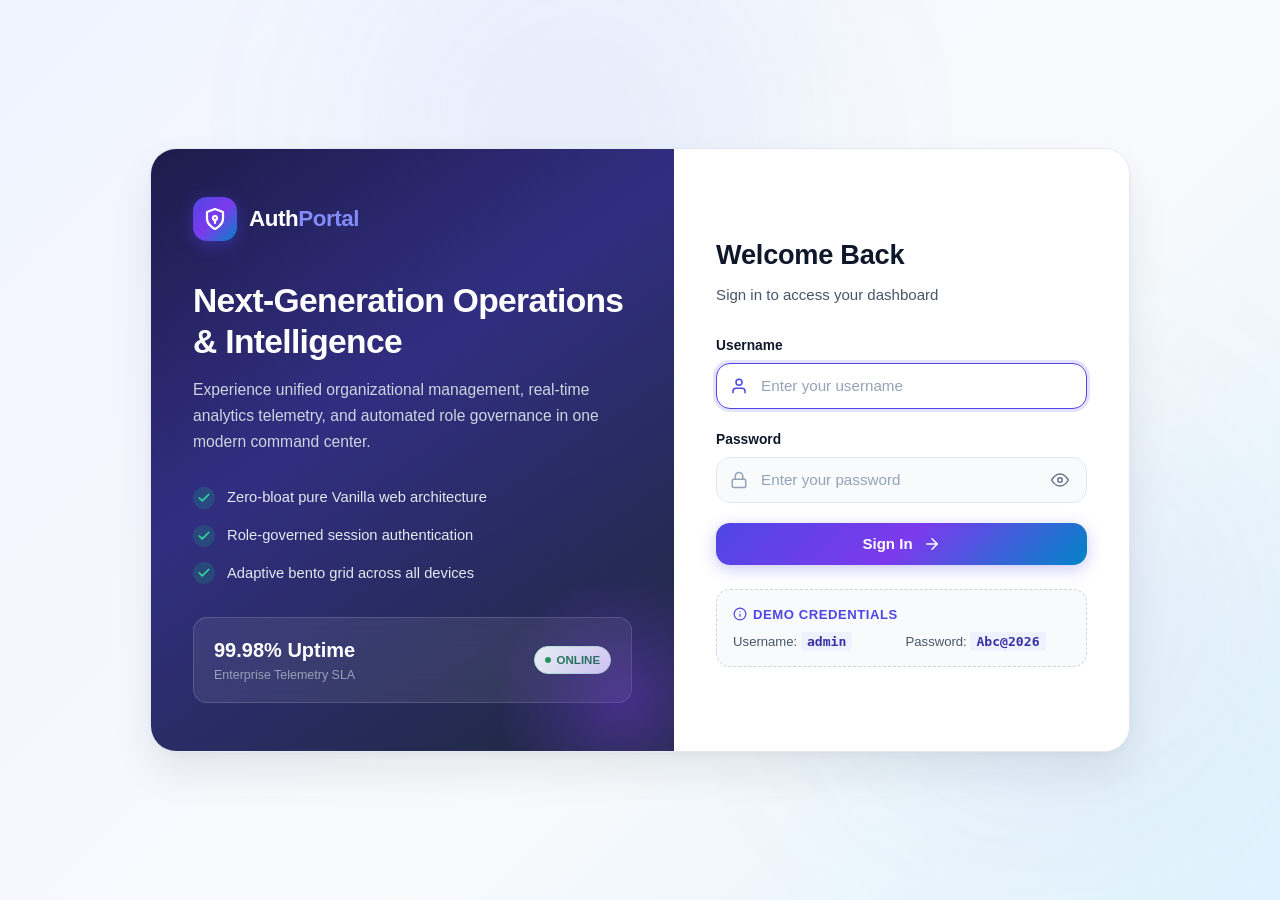
==== commit 481375c8: "style: revamp layout with luminous pearl theme, split-screen auth, and bento-grid dashboard" ====
--- a/index.html
+++ b/index.html
@@ -9,32 +9,81 @@
 </head>
 <body class="auth-page">
 
-  <!-- Background Decorative Glowing Orbs -->
-  <div class="bg-glow-top" aria-hidden="true"></div>
-  <div class="bg-glow-bottom" aria-hidden="true"></div>
+  <!-- Ambient Background Mesh Glows -->
+  <div class="bg-mesh-glow-1" aria-hidden="true"></div>
+  <div class="bg-mesh-glow-2" aria-hidden="true"></div>
 
-  <main class="auth-wrapper">
-    <div class="auth-card">
-
-      <!-- Brand Header -->
-      <header class="auth-header">
-        <div class="brand-logo">
-          <div class="brand-logo-icon">
-            <!-- Shield Lock SVG Icon -->
+  <main class="auth-split-wrapper">
+    
+    <!-- Left Showcase Column (Brand & Platform Highlight) -->
+    <section class="auth-showcase">
+      <div>
+        <div class="showcase-brand">
+          <div class="showcase-logo-icon">
             <svg viewBox="0 0 24 24" fill="none" stroke="currentColor" stroke-width="2.2" stroke-linecap="round" stroke-linejoin="round" aria-hidden="true">
               <path d="M12 22s8-4 8-10V5l-8-3-8 3v7c0 6 8 10 8 10z"/>
               <circle cx="12" cy="11" r="2"/>
               <path d="M12 13v3"/>
             </svg>
           </div>
-          <div class="brand-logo-text">Auth<span>Portal</span></div>
+          <div class="showcase-logo-text">Auth<span>Portal</span></div>
         </div>
 
+        <h2 class="showcase-hero-title">Next-Generation Operations &amp; Intelligence</h2>
+        <p class="showcase-hero-desc">
+          Experience unified organizational management, real-time analytics telemetry, and automated role governance in one modern command center.
+        </p>
+
+        <ul class="showcase-benefits">
+          <li class="showcase-benefit-item">
+            <span class="showcase-check-icon" aria-hidden="true">
+              <svg width="14" height="14" viewBox="0 0 24 24" fill="none" stroke="currentColor" stroke-width="3" stroke-linecap="round" stroke-linejoin="round">
+                <polyline points="20 6 9 17 4 12"/>
+              </svg>
+            </span>
+            <span>Zero-bloat pure Vanilla web architecture</span>
+          </li>
+          <li class="showcase-benefit-item">
+            <span class="showcase-check-icon" aria-hidden="true">
+              <svg width="14" height="14" viewBox="0 0 24 24" fill="none" stroke="currentColor" stroke-width="3" stroke-linecap="round" stroke-linejoin="round">
+                <polyline points="20 6 9 17 4 12"/>
+              </svg>
+            </span>
+            <span>Role-governed session authentication</span>
+          </li>
+          <li class="showcase-benefit-item">
+            <span class="showcase-check-icon" aria-hidden="true">
+              <svg width="14" height="14" viewBox="0 0 24 24" fill="none" stroke="currentColor" stroke-width="3" stroke-linecap="round" stroke-linejoin="round">
+                <polyline points="20 6 9 17 4 12"/>
+              </svg>
+            </span>
+            <span>Adaptive bento grid across all devices</span>
+          </li>
+        </ul>
+      </div>
+
+      <!-- Floating Stat Glass Badge -->
+      <div class="showcase-stat-glass">
+        <div>
+          <div class="stat-metric-bold">99.98% Uptime</div>
+          <div class="stat-metric-sub">Enterprise Telemetry SLA</div>
+        </div>
+        <div class="console-live-pill">
+          <span class="console-live-dot"></span>
+          <span>ONLINE</span>
+        </div>
+      </div>
+    </section>
+
+    <!-- Right Authentication Form Column -->
+    <section class="auth-form-side">
+      
+      <header class="auth-form-header">
         <h1 class="auth-title">Welcome Back</h1>
         <p class="auth-subtitle">Sign in to access your dashboard</p>
       </header>
 
-      <!-- Dynamic Alert Box for Errors and Feedback -->
+      <!-- Alert Box -->
       <div id="authAlert" class="auth-alert" role="alert" aria-live="assertive">
         <svg class="auth-alert-icon" viewBox="0 0 24 24" fill="none" stroke="currentColor" stroke-width="2" stroke-linecap="round" stroke-linejoin="round" aria-hidden="true">
           <circle cx="12" cy="12" r="10"/>
@@ -44,7 +93,7 @@
         <span id="authAlertText"></span>
       </div>
 
-      <!-- Authentication Form -->
+      <!-- Form -->
       <form id="loginForm" class="auth-form" novalidate autocomplete="off">
         
         <!-- Username Field -->
@@ -67,7 +116,7 @@
           </div>
         </div>
 
-        <!-- Password Field with Show/Hide Toggle -->
+        <!-- Password Field -->
         <div class="form-group">
           <label for="passwordInput" class="form-label">Password</label>
           <div class="input-wrapper">
@@ -90,12 +139,12 @@
               aria-label="Show password" 
               tabindex="0"
             >
-              <!-- Eye Icon (Show) -->
+              <!-- Eye Icon -->
               <svg class="icon-eye" viewBox="0 0 24 24" fill="none" stroke="currentColor" stroke-width="2" stroke-linecap="round" stroke-linejoin="round">
                 <path d="M1 12s4-8 11-8 11 8 11 8-4 8-11 8-11-8-11-8z"/>
                 <circle cx="12" cy="12" r="3"/>
               </svg>
-              <!-- Eye Off Icon (Hide) -->
+              <!-- Eye Off Icon -->
               <svg class="icon-eye-off" viewBox="0 0 24 24" fill="none" stroke="currentColor" stroke-width="2" stroke-linecap="round" stroke-linejoin="round" style="display: none;">
                 <path d="M17.94 17.94A10.07 10.07 0 0 1 12 20c-7 0-11-8-11-8a18.45 18.45 0 0 1 5.06-5.94M9.9 4.24A9.12 9.12 0 0 1 12 4c7 0 11 8 11 8a18.5 18.5 0 0 1-2.16 3.19m-6.72-1.07a3 3 0 1 1-4.24-4.24"/>
                 <line x1="1" y1="1" x2="23" y2="23"/>
@@ -116,7 +165,7 @@
 
       </form>
 
-      <!-- Demo Credentials Reference -->
+      <!-- Demo Credentials Hint Box with Quick Fill -->
       <footer class="demo-hint-box" aria-label="Demo login details">
         <div class="demo-hint-title">
           <svg width="14" height="14" viewBox="0 0 24 24" fill="none" stroke="currentColor" stroke-width="2" stroke-linecap="round" stroke-linejoin="round">
@@ -127,12 +176,13 @@
           Demo Credentials
         </div>
         <div class="demo-hint-list">
-          <div class="demo-hint-item">User: <code>admin</code></div>
-          <div class="demo-hint-item">Pass: <code>Abc@2026</code></div>
+          <div class="demo-hint-item">Username: <code>admin</code></div>
+          <div class="demo-hint-item">Password: <code>Abc@2026</code></div>
         </div>
       </footer>
 
-    </div>
+    </section>
+
   </main>
 
   <script src="js/script.js"></script>
--- a/css/style.css
+++ b/css/style.css
@@ -1,59 +1,71 @@
 /* ==========================================================================
-   USER AUTHENTICATION & DASHBOARD - MODERN STYLESHEET
-   Repository: user-auth11092026
+   USER AUTHENTICATION & DASHBOARD - LUMINOUS PEARL & MODERN SLATE THEME
+   Repository: user-auth11092026 / user-interface
    ========================================================================== */
 
 /* --------------------------------------------------------------------------
-   1. CSS Variables & Design Tokens
+   1. Design Tokens & Variables (Fresh Modern Light Theme)
    -------------------------------------------------------------------------- */
 :root {
-  /* Color Palette */
-  --bg-main: #090d16;
-  --bg-surface: #0f172a;
-  --bg-surface-elevated: #1e293b;
-  --bg-card: rgba(19, 29, 51, 0.7);
-  --bg-card-hover: rgba(30, 45, 78, 0.85);
-  --bg-glass: rgba(15, 23, 42, 0.8);
-
-  --text-primary: #f8fafc;
-  --text-secondary: #94a3b8;
+  /* Color Palette - Fresh, Clean, Luminous */
+  --bg-main: #f8fafc;
+  --bg-surface: #ffffff;
+  --bg-surface-elevated: #ffffff;
+  --bg-card: #ffffff;
+  --bg-card-hover: #ffffff;
+  --bg-card-soft: #f1f5f9;
+  --bg-glass: rgba(255, 255, 255, 0.88);
+
+  --text-primary: #0f172a;
+  --text-secondary: #475569;
   --text-muted: #64748b;
-  --text-inverse: #090d16;
-
-  /* Accents & Gradients */
-  --primary: #6366f1;
-  --primary-light: #818cf8;
-  --primary-dark: #4f46e5;
-  --primary-glow: rgba(99, 102, 241, 0.35);
-
-  --secondary: #06b6d4;
-  --secondary-light: #22d3ee;
-  --accent-purple: #a855f7;
-  --accent-emerald: #10b981;
-  --accent-rose: #f43f5e;
-  --accent-amber: #f59e0b;
-
-  --grad-primary: linear-gradient(135deg, #6366f1 0%, #8b5cf6 50%, #06b6d4 100%);
-  --grad-glow: linear-gradient(135deg, rgba(99, 102, 241, 0.15) 0%, rgba(6, 182, 212, 0.1) 100%);
-  --grad-card: linear-gradient(180deg, rgba(255, 255, 255, 0.04) 0%, rgba(255, 255, 255, 0.01) 100%);
-  --grad-text: linear-gradient(135deg, #ffffff 30%, #cbd5e1 70%, #818cf8 100%);
+  --text-light: #94a3b8;
+  --text-inverse: #ffffff;
+
+  /* Vibrant Accents & Gradients */
+  --primary: #4f46e5;
+  --primary-light: #6366f1;
+  --primary-dark: #3730a3;
+  --primary-soft: rgba(79, 70, 229, 0.08);
+  --primary-glow: rgba(79, 70, 229, 0.25);
+
+  --secondary: #0284c7;
+  --secondary-light: #0ea5e9;
+  --secondary-soft: rgba(2, 132, 199, 0.08);
+
+  --accent-purple: #7c3aed;
+  --accent-purple-soft: rgba(124, 58, 237, 0.08);
+  --accent-emerald: #059669;
+  --accent-emerald-soft: rgba(5, 150, 105, 0.08);
+  --accent-rose: #e11d48;
+  --accent-rose-soft: rgba(225, 29, 72, 0.08);
+  --accent-amber: #d97706;
+
+  /* Gradients */
+  --grad-primary: linear-gradient(135deg, #4f46e5 0%, #7c3aed 50%, #0284c7 100%);
+  --grad-text: linear-gradient(135deg, #0f172a 30%, #334155 70%, #4f46e5 100%);
+  --grad-brand-showcase: linear-gradient(145deg, #1e1b4b 0%, #312e81 40%, #1e293b 100%);
+  --grad-accent-pill: linear-gradient(135deg, rgba(79, 70, 229, 0.1) 0%, rgba(2, 132, 199, 0.1) 100%);
 
   /* Borders & Shadows */
-  --border-subtle: rgba(255, 255, 255, 0.08);
-  --border-focus: rgba(99, 102, 241, 0.6);
-  --border-hover: rgba(255, 255, 255, 0.18);
-
-  --shadow-sm: 0 2px 8px rgba(0, 0, 0, 0.25);
-  --shadow-md: 0 8px 24px rgba(0, 0, 0, 0.35);
-  --shadow-lg: 0 16px 40px rgba(0, 0, 0, 0.45);
-  --shadow-glow: 0 0 35px var(--primary-glow);
-
-  /* Layout & Spacing */
+  --border-subtle: #e2e8f0;
+  --border-medium: #cbd5e1;
+  --border-hover: #94a3b8;
+  --border-focus: rgba(79, 70, 229, 0.5);
+
+  --shadow-xs: 0 1px 3px rgba(0, 0, 0, 0.04);
+  --shadow-sm: 0 4px 12px rgba(15, 23, 42, 0.05);
+  --shadow-md: 0 10px 25px rgba(15, 23, 42, 0.06), 0 2px 6px rgba(15, 23, 42, 0.04);
+  --shadow-lg: 0 20px 40px rgba(15, 23, 42, 0.08), 0 4px 10px rgba(15, 23, 42, 0.03);
+  --shadow-card-hover: 0 22px 45px rgba(79, 70, 229, 0.12), 0 8px 18px rgba(15, 23, 42, 0.06);
+
+  /* Spacing & Sizes */
   --container-max-width: 1200px;
   --header-height: 76px;
   --border-radius-sm: 8px;
   --border-radius-md: 14px;
   --border-radius-lg: 20px;
+  --border-radius-xl: 26px;
   --border-radius-full: 9999px;
 
   /* Transitions */
@@ -88,30 +100,29 @@
   -moz-osx-font-smoothing: grayscale;
 }
 
-/* Background Atmosphere Glows */
-.bg-glow-top {
+/* Atmosphere Ambient Mesh Glows */
+.bg-mesh-glow-1 {
   position: fixed;
-  top: -160px;
-  left: 50%;
-  transform: translateX(-50%);
-  width: 700px;
-  height: 450px;
-  background: radial-gradient(circle, rgba(99, 102, 241, 0.18) 0%, rgba(6, 182, 212, 0.08) 50%, transparent 70%);
+  top: -120px;
+  left: 20%;
+  width: 650px;
+  height: 500px;
+  background: radial-gradient(circle, rgba(79, 70, 229, 0.08) 0%, rgba(2, 132, 199, 0.04) 50%, transparent 70%);
   pointer-events: none;
   z-index: 0;
-  filter: blur(60px);
-}
-
-.bg-glow-bottom {
+  filter: blur(80px);
+}
+
+.bg-mesh-glow-2 {
   position: fixed;
-  bottom: -150px;
-  right: -100px;
-  width: 500px;
-  height: 450px;
-  background: radial-gradient(circle, rgba(168, 85, 247, 0.15) 0%, transparent 70%);
+  bottom: 0;
+  right: -50px;
+  width: 550px;
+  height: 550px;
+  background: radial-gradient(circle, rgba(124, 58, 237, 0.07) 0%, rgba(5, 150, 105, 0.03) 60%, transparent 70%);
   pointer-events: none;
   z-index: 0;
-  filter: blur(70px);
+  filter: blur(90px);
 }
 
 a {
@@ -152,13 +163,13 @@
   align-items: center;
   gap: 8px;
   padding: 6px 14px;
-  background: rgba(99, 102, 241, 0.12);
-  border: 1px solid rgba(99, 102, 241, 0.28);
+  background: var(--primary-soft);
+  border: 1px solid rgba(79, 70, 229, 0.2);
   border-radius: var(--border-radius-full);
   font-size: 0.82rem;
   font-weight: 600;
-  color: var(--primary-light);
-  letter-spacing: 0.06em;
+  color: var(--primary);
+  letter-spacing: 0.04em;
   text-transform: uppercase;
   margin-bottom: 16px;
 }
@@ -167,28 +178,27 @@
   width: 7px;
   height: 7px;
   border-radius: 50%;
-  background: var(--secondary);
-  box-shadow: 0 0 8px var(--secondary);
+  background: var(--accent-emerald);
+  box-shadow: 0 0 8px var(--accent-emerald);
   animation: pulseDot 2s infinite ease-in-out;
 }
 
 @keyframes pulseDot {
   0%, 100% { opacity: 1; transform: scale(1); }
-  50% { opacity: 0.5; transform: scale(0.8); }
+  50% { opacity: 0.4; transform: scale(0.85); }
 }
 
 .section-title {
-  font-size: clamp(2rem, 3.5vw, 2.75rem);
+  font-size: clamp(2rem, 3.4vw, 2.75rem);
   font-weight: 800;
-  line-height: 1.2;
-  margin-bottom: 16px;
-  background: var(--grad-text);
-  -webkit-background-clip: text;
-  -webkit-text-fill-color: transparent;
+  line-height: 1.22;
+  margin-bottom: 14px;
+  color: var(--text-primary);
+  letter-spacing: -0.02em;
 }
 
 .section-subtitle {
-  font-size: 1.08rem;
+  font-size: 1.05rem;
   color: var(--text-secondary);
   max-width: 620px;
   margin-bottom: 48px;
@@ -212,26 +222,25 @@
   align-items: center;
   justify-content: center;
   gap: 10px;
-  padding: 13px 26px;
-  font-size: 0.95rem;
+  padding: 12px 24px;
+  font-size: 0.94rem;
   font-weight: 600;
   border-radius: var(--border-radius-md);
   transition: all var(--transition-normal);
   position: relative;
-  overflow: hidden;
   user-select: none;
 }
 
 .btn-primary {
   background: var(--grad-primary);
   color: #ffffff;
-  box-shadow: 0 4px 18px rgba(99, 102, 241, 0.4);
+  box-shadow: 0 4px 16px rgba(79, 70, 229, 0.3);
 }
 
 .btn-primary:hover {
   transform: translateY(-2px);
-  box-shadow: 0 6px 24px rgba(99, 102, 241, 0.6);
-  filter: brightness(1.08);
+  box-shadow: 0 8px 24px rgba(79, 70, 229, 0.4);
+  filter: brightness(1.05);
 }
 
 .btn-primary:active {
@@ -239,31 +248,32 @@
 }
 
 .btn-secondary {
-  background: rgba(255, 255, 255, 0.05);
+  background: #ffffff;
   color: var(--text-primary);
   border: 1px solid var(--border-subtle);
-  backdrop-filter: blur(10px);
+  box-shadow: var(--shadow-xs);
 }
 
 .btn-secondary:hover {
-  background: rgba(255, 255, 255, 0.1);
-  border-color: var(--border-hover);
+  background: #f8fafc;
+  border-color: var(--border-medium);
   transform: translateY(-2px);
+  box-shadow: var(--shadow-sm);
+}
+
+.btn-danger {
+  background: #fff1f2;
+  color: #be123c;
+  border: 1px solid #fecdd3;
+  padding: 8px 16px;
+  font-size: 0.88rem;
+}
+
+.btn-danger:hover {
+  background: #e11d48;
   color: #ffffff;
-}
-
-.btn-danger {
-  background: rgba(244, 63, 94, 0.15);
-  color: #fda4af;
-  border: 1px solid rgba(244, 63, 94, 0.3);
-  padding: 8px 18px;
-  font-size: 0.88rem;
-}
-
-.btn-danger:hover {
-  background: var(--accent-rose);
-  color: #ffffff;
-  box-shadow: 0 4px 16px rgba(244, 63, 94, 0.4);
+  border-color: #e11d48;
+  box-shadow: 0 4px 14px rgba(225, 29, 72, 0.25);
 }
 
 .btn-full {
@@ -281,7 +291,7 @@
 }
 
 /* --------------------------------------------------------------------------
-   5. Authentication Screen (index.html)
+   5. NEW SPLIT-SCREEN AUTHENTICATION PAGE (index.html)
    -------------------------------------------------------------------------- */
 .auth-page {
   display: flex;
@@ -289,63 +299,62 @@
   justify-content: center;
   min-height: 100vh;
   padding: 30px 20px;
+  background: linear-gradient(135deg, #f0f4ff 0%, #f8fafc 60%, #e0f2fe 100%);
   position: relative;
 }
 
-.auth-wrapper {
+.auth-split-wrapper {
   width: 100%;
-  max-width: 460px;
+  max-width: 980px;
+  background: #ffffff;
+  border: 1px solid var(--border-subtle);
+  border-radius: var(--border-radius-xl);
+  box-shadow: var(--shadow-lg);
+  display: grid;
+  grid-template-columns: 1.15fr 1fr;
+  overflow: hidden;
   position: relative;
   z-index: 2;
-  animation: authFadeIn 0.6s cubic-bezier(0.16, 1, 0.3, 1);
+  animation: authFadeIn 0.5s ease-out;
 }
 
 @keyframes authFadeIn {
-  from {
-    opacity: 0;
-    transform: translateY(24px) scale(0.98);
-  }
-  to {
-    opacity: 1;
-    transform: translateY(0) scale(1);
-  }
-}
-
-.auth-card {
-  background: var(--bg-card);
-  backdrop-filter: blur(24px);
-  -webkit-backdrop-filter: blur(24px);
-  border: 1px solid var(--border-subtle);
-  border-radius: var(--border-radius-lg);
-  padding: 42px 38px;
-  box-shadow: var(--shadow-lg), 0 0 40px rgba(99, 102, 241, 0.15);
+  from { opacity: 0; transform: translateY(18px) scale(0.98); }
+  to { opacity: 1; transform: translateY(0) scale(1); }
+}
+
+/* Left Brand Showcase Column */
+.auth-showcase {
+  background: var(--grad-brand-showcase);
+  color: #ffffff;
+  padding: 48px 42px;
+  display: flex;
+  flex-direction: column;
+  justify-content: space-between;
   position: relative;
   overflow: hidden;
 }
 
-.auth-card::before {
+.auth-showcase::after {
   content: "";
   position: absolute;
-  top: 0;
-  left: 0;
-  right: 0;
-  height: 3px;
-  background: var(--grad-primary);
-}
-
-.auth-header {
-  text-align: center;
-  margin-bottom: 32px;
-}
-
-.brand-logo {
-  display: inline-flex;
+  bottom: -80px;
+  right: -80px;
+  width: 260px;
+  height: 260px;
+  border-radius: 50%;
+  background: radial-gradient(circle, rgba(124, 58, 237, 0.4) 0%, transparent 70%);
+  pointer-events: none;
+}
+
+.showcase-brand {
+  display: flex;
   align-items: center;
   gap: 12px;
-  margin-bottom: 20px;
-}
-
-.brand-logo-icon {
+  margin-bottom: 40px;
+}
+
+.showcase-logo-icon {
   width: 44px;
   height: 44px;
   border-radius: var(--border-radius-md);
@@ -353,44 +362,119 @@
   display: flex;
   align-items: center;
   justify-content: center;
-  box-shadow: 0 4px 16px var(--primary-glow);
-}
-
-.brand-logo-icon svg {
+  box-shadow: 0 4px 16px rgba(79, 70, 229, 0.4);
+}
+
+.showcase-logo-icon svg {
   width: 24px;
   height: 24px;
-  fill: none;
   stroke: #ffffff;
-  stroke-width: 2.2;
-}
-
-.brand-logo-text {
-  font-size: 1.45rem;
+}
+
+.showcase-logo-text {
+  font-size: 1.4rem;
   font-weight: 800;
+  color: #ffffff;
   letter-spacing: -0.02em;
+}
+
+.showcase-logo-text span {
+  color: #818cf8;
+}
+
+.showcase-hero-title {
+  font-size: 2.1rem;
+  font-weight: 800;
+  line-height: 1.22;
+  margin-bottom: 14px;
+  letter-spacing: -0.02em;
+}
+
+.showcase-hero-desc {
+  font-size: 0.98rem;
+  color: #cbd5e1;
+  line-height: 1.65;
+  margin-bottom: 32px;
+}
+
+.showcase-benefits {
+  list-style: none;
+  display: flex;
+  flex-direction: column;
+  gap: 14px;
+  margin-bottom: 32px;
+}
+
+.showcase-benefit-item {
+  display: flex;
+  align-items: center;
+  gap: 12px;
+  font-size: 0.92rem;
+  color: #e2e8f0;
+}
+
+.showcase-check-icon {
+  width: 22px;
+  height: 22px;
+  border-radius: 50%;
+  background: rgba(16, 185, 129, 0.2);
+  color: #34d399;
+  display: flex;
+  align-items: center;
+  justify-content: center;
+  flex-shrink: 0;
+}
+
+/* Floating Glass Stat inside Showcase */
+.showcase-stat-glass {
+  background: rgba(255, 255, 255, 0.08);
+  backdrop-filter: blur(14px);
+  border: 1px solid rgba(255, 255, 255, 0.15);
+  border-radius: var(--border-radius-md);
+  padding: 16px 20px;
+  display: flex;
+  align-items: center;
+  justify-content: space-between;
+}
+
+.stat-metric-bold {
+  font-size: 1.25rem;
+  font-weight: 800;
   color: #ffffff;
 }
 
-.brand-logo-text span {
-  background: var(--grad-primary);
-  -webkit-background-clip: text;
-  -webkit-text-fill-color: transparent;
+.stat-metric-sub {
+  font-size: 0.78rem;
+  color: #94a3b8;
+}
+
+/* Right Authentication Form Column */
+.auth-form-side {
+  padding: 48px 42px;
+  display: flex;
+  flex-direction: column;
+  justify-content: center;
+  background: #ffffff;
+}
+
+.auth-form-header {
+  margin-bottom: 28px;
 }
 
 .auth-title {
-  font-size: 1.65rem;
-  font-weight: 700;
-  color: #ffffff;
-  margin-bottom: 8px;
+  font-size: 1.7rem;
+  font-weight: 800;
+  color: var(--text-primary);
+  margin-bottom: 6px;
   letter-spacing: -0.01em;
 }
 
 .auth-subtitle {
-  font-size: 0.92rem;
+  font-size: 0.94rem;
   color: var(--text-secondary);
 }
 
-/* Auth Alerts */
+/* Alerts */
 .auth-alert {
   display: none;
   align-items: center;
@@ -399,7 +483,7 @@
   border-radius: var(--border-radius-sm);
   font-size: 0.88rem;
   font-weight: 500;
-  margin-bottom: 24px;
+  margin-bottom: 22px;
   line-height: 1.4;
   animation: shakeAlert 0.4s cubic-bezier(0.36, 0.07, 0.19, 0.97);
 }
@@ -409,15 +493,15 @@
 }
 
 .auth-alert-error {
-  background: rgba(244, 63, 94, 0.14);
-  border: 1px solid rgba(244, 63, 94, 0.35);
-  color: #fda4af;
+  background: #fef2f2;
+  border: 1px solid #fecaca;
+  color: #b91c1c;
 }
 
 .auth-alert-success {
-  background: rgba(16, 185, 129, 0.14);
-  border: 1px solid rgba(16, 185, 129, 0.35);
-  color: #6ee7b7;
+  background: #f0fdf4;
+  border: 1px solid #bbf7d0;
+  color: #15803d;
 }
 
 .auth-alert-icon {
@@ -433,9 +517,9 @@
   40%, 60% { transform: translate3d(4px, 0, 0); }
 }
 
-/* Form Groups */
+/* Inputs */
 .form-group {
-  margin-bottom: 22px;
+  margin-bottom: 20px;
   position: relative;
 }
 
@@ -444,7 +528,7 @@
   font-size: 0.86rem;
   font-weight: 600;
   color: var(--text-primary);
-  margin-bottom: 8px;
+  margin-bottom: 6px;
 }
 
 .input-wrapper {
@@ -456,45 +540,45 @@
 .input-icon {
   position: absolute;
   left: 14px;
-  width: 20px;
-  height: 20px;
-  color: var(--text-muted);
+  width: 18px;
+  height: 18px;
+  color: var(--text-light);
   pointer-events: none;
   transition: color var(--transition-fast);
 }
 
 .form-input {
   width: 100%;
-  height: 48px;
-  background: rgba(15, 23, 42, 0.65);
+  height: 46px;
+  background: #f8fafc;
   border: 1px solid var(--border-subtle);
   border-radius: var(--border-radius-md);
-  padding: 0 16px 0 46px;
-  color: #ffffff;
+  padding: 0 16px 0 44px;
+  color: var(--text-primary);
   font-size: 0.95rem;
   transition: all var(--transition-normal);
 }
 
 .form-input::placeholder {
-  color: var(--text-muted);
+  color: var(--text-light);
 }
 
 .form-input:hover {
-  border-color: var(--border-hover);
+  border-color: var(--border-medium);
+  background: #ffffff;
 }
 
 .form-input:focus {
   border-color: var(--primary);
-  box-shadow: 0 0 0 3px rgba(99, 102, 241, 0.22);
-  background: rgba(15, 23, 42, 0.9);
+  box-shadow: 0 0 0 3px rgba(79, 70, 229, 0.15);
+  background: #ffffff;
 }
 
 .form-input:focus + .input-icon,
 .input-wrapper:focus-within .input-icon {
-  color: var(--primary-light);
-}
-
-/* Password Toggle Button */
+  color: var(--primary);
+}
+
 .password-toggle {
   position: absolute;
   right: 12px;
@@ -515,11 +599,11 @@
 }
 
 .password-toggle svg {
-  width: 20px;
-  height: 20px;
-}
-
-/* Loading Spinner on button */
+  width: 18px;
+  height: 18px;
+}
+
+/* Spinner */
 .btn .spinner {
   display: none;
   width: 18px;
@@ -531,7 +615,7 @@
 }
 
 .btn.loading .btn-text {
-  opacity: 0.4;
+  opacity: 0.3;
 }
 
 .btn.loading .spinner {
@@ -542,12 +626,12 @@
   to { transform: rotate(360deg); }
 }
 
-/* Demo Credentials Hint Box */
+/* Demo Credentials Box */
 .demo-hint-box {
   margin-top: 24px;
   padding: 14px 16px;
-  background: rgba(255, 255, 255, 0.025);
-  border: 1px dashed rgba(255, 255, 255, 0.12);
+  background: #f8fafc;
+  border: 1px dashed #cbd5e1;
   border-radius: var(--border-radius-md);
   font-size: 0.82rem;
   color: var(--text-secondary);
@@ -557,8 +641,8 @@
   display: flex;
   align-items: center;
   gap: 6px;
-  font-weight: 600;
-  color: var(--primary-light);
+  font-weight: 700;
+  color: var(--primary);
   margin-bottom: 6px;
   text-transform: uppercase;
   letter-spacing: 0.04em;
@@ -567,20 +651,20 @@
 .demo-hint-list {
   display: grid;
   grid-template-columns: 1fr 1fr;
-  gap: 6px;
-  margin-top: 4px;
+  gap: 8px;
 }
 
 .demo-hint-item code {
-  background: rgba(99, 102, 241, 0.15);
+  background: #eef2ff;
   padding: 2px 6px;
   border-radius: 4px;
-  color: #c7d2fe;
+  color: var(--primary-dark);
+  font-weight: 600;
   font-family: monospace;
 }
 
 /* --------------------------------------------------------------------------
-   6. Dashboard Header & Navigation Bar
+   6. Dashboard Header (Frosted Glass Modern Navigation)
    -------------------------------------------------------------------------- */
 .dashboard-header {
   position: fixed;
@@ -589,16 +673,16 @@
   right: 0;
   height: var(--header-height);
   background: var(--bg-glass);
-  backdrop-filter: blur(18px);
-  -webkit-backdrop-filter: blur(18px);
+  backdrop-filter: blur(20px);
+  -webkit-backdrop-filter: blur(20px);
   border-bottom: 1px solid var(--border-subtle);
   z-index: 1000;
   transition: all var(--transition-normal);
 }
 
 .dashboard-header.scrolled {
-  background: rgba(9, 13, 22, 0.94);
-  box-shadow: 0 4px 20px rgba(0, 0, 0, 0.4);
+  background: rgba(255, 255, 255, 0.95);
+  box-shadow: 0 4px 20px rgba(15, 23, 42, 0.06);
 }
 
 .header-container {
@@ -622,7 +706,7 @@
   display: flex;
   align-items: center;
   justify-content: center;
-  box-shadow: 0 2px 10px var(--primary-glow);
+  box-shadow: 0 3px 10px rgba(79, 70, 229, 0.3);
 }
 
 .header-logo-icon svg {
@@ -634,88 +718,73 @@
 .header-logo-text {
   font-size: 1.25rem;
   font-weight: 800;
-  color: #ffffff;
+  color: var(--text-primary);
+  letter-spacing: -0.02em;
 }
 
 .header-logo-text span {
-  background: var(--grad-primary);
-  -webkit-background-clip: text;
-  -webkit-text-fill-color: transparent;
-}
-
-/* Desktop Navigation Menu */
+  color: var(--primary);
+}
+
+/* Desktop Navigation */
 .desktop-nav {
   display: flex;
   align-items: center;
-  gap: 32px;
 }
 
 .nav-list {
   display: flex;
   align-items: center;
   list-style: none;
-  gap: 8px;
+  background: #f1f5f9;
+  padding: 4px;
+  border-radius: var(--border-radius-full);
+  gap: 4px;
 }
 
 .nav-link {
   display: inline-block;
-  padding: 8px 16px;
-  font-size: 0.88rem;
+  padding: 7px 18px;
+  font-size: 0.86rem;
   font-weight: 600;
   letter-spacing: 0.04em;
   color: var(--text-secondary);
   border-radius: var(--border-radius-full);
   transition: all var(--transition-fast);
-  position: relative;
 }
 
 .nav-link:hover {
-  color: #ffffff;
-  background: rgba(255, 255, 255, 0.05);
-}
-
-/* Active Navigation State */
+  color: var(--text-primary);
+}
+
+/* Active State */
 .nav-link.active {
-  color: #ffffff;
-  background: rgba(99, 102, 241, 0.18);
-  border: 1px solid rgba(99, 102, 241, 0.35);
-  box-shadow: 0 0 12px rgba(99, 102, 241, 0.25);
-}
-
-.nav-link.active::after {
-  content: "";
-  position: absolute;
-  bottom: -4px;
-  left: 50%;
-  transform: translateX(-50%);
-  width: 14px;
-  height: 2px;
-  background: var(--primary);
-  border-radius: 2px;
-  box-shadow: 0 0 6px var(--primary);
+  color: var(--primary);
+  background: #ffffff;
+  box-shadow: 0 2px 8px rgba(15, 23, 42, 0.08);
 }
 
 .header-actions {
   display: flex;
   align-items: center;
-  gap: 16px;
+  gap: 14px;
 }
 
 .user-badge {
   display: flex;
   align-items: center;
   gap: 8px;
-  padding: 6px 14px;
-  background: rgba(255, 255, 255, 0.05);
-  border: 1px solid var(--border-subtle);
+  padding: 5px 12px;
+  background: #f1f5f9;
   border-radius: var(--border-radius-full);
-  font-size: 0.85rem;
+  font-size: 0.84rem;
+  font-weight: 600;
   color: var(--text-primary);
 }
 
 .user-avatar {
-  width: 22px;
-  height: 22px;
+  width: 24px;
+  height: 24px;
   border-radius: 50%;
   background: var(--grad-primary);
   display: flex;
@@ -732,10 +801,9 @@
   flex-direction: column;
   justify-content: center;
   align-items: center;
-  width: 42px;
-  height: 42px;
-  background: rgba(255, 255, 255, 0.05);
-  border: 1px solid var(--border-subtle);
+  width: 40px;
+  height: 40px;
+  background: #f1f5f9;
   border-radius: var(--border-radius-sm);
   gap: 5px;
   z-index: 1100;
@@ -744,7 +812,7 @@
 .hamburger-line {
   width: 20px;
   height: 2px;
-  background: #ffffff;
+  background: var(--text-primary);
   border-radius: 2px;
   transition: all var(--transition-fast);
 }
@@ -755,28 +823,26 @@
 
 .hamburger-btn.active .hamburger-line:nth-child(2) {
   opacity: 0;
-  transform: scaleX(0);
 }
 
 .hamburger-btn.active .hamburger-line:nth-child(3) {
   transform: translateY(-7px) rotate(-45deg);
 }
 
-/* Mobile Drawer Menu */
+/* Mobile Drawer */
 .mobile-nav-drawer {
   display: none;
   position: fixed;
   top: var(--header-height);
   left: 0;
   right: 0;
-  background: rgba(9, 13, 22, 0.98);
-  backdrop-filter: blur(24px);
+  background: #ffffff;
   border-bottom: 1px solid var(--border-subtle);
   padding: 24px;
   z-index: 999;
   flex-direction: column;
   gap: 16px;
-  box-shadow: 0 20px 40px rgba(0, 0, 0, 0.5);
+  box-shadow: var(--shadow-lg);
   transform: translateY(-100%);
   opacity: 0;
   transition: transform var(--transition-normal), opacity var(--transition-normal);
@@ -791,24 +857,21 @@
   display: flex;
   flex-direction: column;
   list-style: none;
-  gap: 12px;
+  gap: 8px;
 }
 
 .mobile-nav-link {
   display: block;
-  padding: 12px 18px;
-  font-size: 1rem;
+  padding: 12px 16px;
+  font-size: 0.96rem;
   font-weight: 600;
-  letter-spacing: 0.04em;
   color: var(--text-secondary);
   border-radius: var(--border-radius-md);
-  border: 1px solid transparent;
 }
 
 .mobile-nav-link.active {
-  color: #ffffff;
-  background: rgba(99, 102, 241, 0.18);
-  border-color: rgba(99, 102, 241, 0.4);
+  color: var(--primary);
+  background: var(--primary-soft);
 }
 
 .mobile-nav-actions {
@@ -820,20 +883,20 @@
 }
 
 /* --------------------------------------------------------------------------
-   7. Hero Section
+   7. HERO SECTION (Fresh New Asymmetric Layout with Bento Dashboard Preview)
    -------------------------------------------------------------------------- */
 .hero-section {
-  padding-top: calc(var(--header-height) + 60px);
-  padding-bottom: 90px;
+  padding-top: calc(var(--header-height) + 50px);
+  padding-bottom: 80px;
   position: relative;
-  overflow: hidden;
 }
 
 .hero-grid {
   display: grid;
-  grid-template-columns: 1.15fr 1fr;
-  gap: 56px;
-  align-items: center;
+  grid-template-columns: 1.1fr 1fr;
+  gap: 52px;
+  align-items: center;
+  margin-bottom: 50px;
 }
 
 .hero-content {
@@ -841,11 +904,12 @@
 }
 
 .hero-title {
-  font-size: clamp(2.4rem, 4.2vw, 3.5rem);
+  font-size: clamp(2.4rem, 4vw, 3.4rem);
   font-weight: 800;
   line-height: 1.15;
-  margin-bottom: 20px;
-  letter-spacing: -0.02em;
+  margin-bottom: 18px;
+  letter-spacing: -0.025em;
+  color: var(--text-primary);
 }
 
 .hero-title span {
@@ -855,10 +919,10 @@
 }
 
 .hero-description {
-  font-size: 1.12rem;
+  font-size: 1.1rem;
   color: var(--text-secondary);
   line-height: 1.7;
-  margin-bottom: 36px;
+  margin-bottom: 34px;
 }
 
 .hero-cta-group {
@@ -868,30 +932,27 @@
   flex-wrap: wrap;
 }
 
-/* Hero Visual / Dashboard Preview (CSS Only, No external images) */
+/* Hero Right Side - Crisp Bento Visual Component (CSS Only) */
 .hero-visual {
   position: relative;
 }
 
-.visual-board {
-  background: var(--bg-card);
-  backdrop-filter: blur(20px);
-  -webkit-backdrop-filter: blur(20px);
+.bento-console {
+  background: #ffffff;
   border: 1px solid var(--border-subtle);
-  border-radius: var(--border-radius-lg);
+  border-radius: var(--border-radius-xl);
   padding: 24px;
   box-shadow: var(--shadow-lg);
   position: relative;
-  overflow: hidden;
-}
-
-.visual-header {
+}
+
+.console-header {
   display: flex;
   align-items: center;
   justify-content: space-between;
-  padding-bottom: 18px;
+  padding-bottom: 16px;
   border-bottom: 1px solid var(--border-subtle);
-  margin-bottom: 20px;
+  margin-bottom: 18px;
 }
 
 .window-dots {
@@ -905,127 +966,146 @@
   border-radius: 50%;
 }
 
-.dot-red { background: #ef4444; }
-.dot-yellow { background: #f59e0b; }
-.dot-green { background: #10b981; }
-
-.visual-header-title {
-  font-size: 0.82rem;
+.dot-red { background: #f87171; }
+.dot-yellow { background: #fbbf24; }
+.dot-green { background: #34d399; }
+
+.console-title {
+  font-size: 0.8rem;
+  color: var(--text-muted);
+  font-weight: 700;
+  text-transform: uppercase;
+  letter-spacing: 0.06em;
+}
+
+.console-live-pill {
+  display: inline-flex;
+  align-items: center;
+  gap: 6px;
+  padding: 4px 10px;
+  background: #f0fdf4;
+  border: 1px solid #bbf7d0;
+  border-radius: var(--border-radius-full);
+  font-size: 0.72rem;
+  font-weight: 700;
+  color: #15803d;
+}
+
+.console-live-dot {
+  width: 6px;
+  height: 6px;
+  border-radius: 50%;
+  background: #16a34a;
+  animation: pulseDot 2s infinite ease-in-out;
+}
+
+.console-stats-grid {
+  display: grid;
+  grid-template-columns: 1fr 1fr;
+  gap: 12px;
+  margin-bottom: 18px;
+}
+
+.console-stat-box {
+  background: #f8fafc;
+  border: 1px solid var(--border-subtle);
+  border-radius: var(--border-radius-md);
+  padding: 14px 16px;
+  transition: transform var(--transition-fast);
+}
+
+.console-stat-box:hover {
+  transform: translateY(-2px);
+  border-color: var(--border-medium);
+}
+
+.stat-box-label {
+  font-size: 0.76rem;
   color: var(--text-muted);
   font-weight: 600;
-  letter-spacing: 0.05em;
   text-transform: uppercase;
-}
-
-.visual-stats-grid {
-  display: grid;
-  grid-template-columns: 1fr 1fr;
-  gap: 14px;
-  margin-bottom: 20px;
-}
-
-.visual-stat-card {
-  background: rgba(255, 255, 255, 0.03);
+  margin-bottom: 4px;
+}
+
+.stat-box-num {
+  font-size: 1.35rem;
+  font-weight: 800;
+  color: var(--text-primary);
+  display: flex;
+  align-items: baseline;
+  gap: 6px;
+}
+
+.stat-box-trend {
+  font-size: 0.75rem;
+  font-weight: 700;
+  color: var(--accent-emerald);
+}
+
+/* Activity Visual Graph */
+.console-chart-container {
+  background: #f8fafc;
   border: 1px solid var(--border-subtle);
   border-radius: var(--border-radius-md);
   padding: 16px;
-  transition: transform var(--transition-fast);
-}
-
-.visual-stat-card:hover {
-  transform: translateY(-2px);
-  border-color: var(--border-hover);
-}
-
-.stat-label {
-  font-size: 0.78rem;
+}
+
+.chart-header {
+  display: flex;
+  justify-content: space-between;
+  align-items: center;
+  margin-bottom: 14px;
+}
+
+.chart-title {
+  font-size: 0.84rem;
+  font-weight: 700;
+  color: var(--text-primary);
+}
+
+.chart-bars {
+  display: flex;
+  align-items: flex-end;
+  gap: 12px;
+  height: 85px;
+}
+
+.chart-bar-wrap {
+  flex: 1;
+  display: flex;
+  flex-direction: column;
+  align-items: center;
+  gap: 6px;
+  height: 100%;
+  justify-content: flex-end;
+}
+
+.chart-bar-fill {
+  width: 100%;
+  background: #e2e8f0;
+  border-radius: 4px;
+  transition: height 0.4s ease;
+}
+
+.chart-bar-fill.active {
+  background: var(--grad-primary);
+  box-shadow: 0 4px 12px rgba(79, 70, 229, 0.3);
+}
+
+.chart-bar-label {
+  font-size: 0.7rem;
   color: var(--text-muted);
-  font-weight: 500;
-  text-transform: uppercase;
-  margin-bottom: 6px;
-}
-
-.stat-value {
-  font-size: 1.45rem;
-  font-weight: 700;
-  color: #ffffff;
-  display: flex;
-  align-items: baseline;
-  gap: 6px;
-}
-
-.stat-trend {
-  font-size: 0.76rem;
   font-weight: 600;
-  color: var(--accent-emerald);
-}
-
-/* CSS Graphical Visualization Bars */
-.visual-chart-box {
-  background: rgba(255, 255, 255, 0.02);
+}
+
+/* Floating Clean Badges */
+.floating-badge {
+  position: absolute;
+  padding: 10px 16px;
+  background: #ffffff;
   border: 1px solid var(--border-subtle);
   border-radius: var(--border-radius-md);
-  padding: 18px;
-}
-
-.chart-header {
-  display: flex;
-  justify-content: space-between;
-  align-items: center;
-  margin-bottom: 16px;
-}
-
-.chart-title {
-  font-size: 0.86rem;
-  font-weight: 600;
-  color: var(--text-primary);
-}
-
-.chart-bars {
-  display: flex;
-  align-items: flex-end;
-  gap: 12px;
-  height: 90px;
-  padding-top: 10px;
-}
-
-.chart-bar-wrap {
-  flex: 1;
-  display: flex;
-  flex-direction: column;
-  align-items: center;
-  gap: 8px;
-  height: 100%;
-  justify-content: flex-end;
-}
-
-.chart-bar-fill {
-  width: 100%;
-  background: rgba(99, 102, 241, 0.3);
-  border-radius: 4px;
-  transition: all 0.4s ease;
-  position: relative;
-}
-
-.chart-bar-fill.active {
-  background: var(--grad-primary);
-  box-shadow: 0 0 14px var(--primary-glow);
-}
-
-.chart-bar-label {
-  font-size: 0.72rem;
-  color: var(--text-muted);
-}
-
-/* Floating Decorative KPI Cards */
-.floating-badge {
-  position: absolute;
-  padding: 12px 18px;
-  background: rgba(15, 23, 42, 0.88);
-  backdrop-filter: blur(16px);
-  border: 1px solid rgba(255, 255, 255, 0.12);
-  border-radius: var(--border-radius-md);
-  box-shadow: var(--shadow-lg);
+  box-shadow: var(--shadow-md);
   display: flex;
   align-items: center;
   gap: 12px;
@@ -1034,41 +1114,41 @@
 }
 
 .floating-badge-1 {
-  top: -24px;
-  right: -20px;
+  top: -20px;
+  right: -16px;
 }
 
 .floating-badge-2 {
-  bottom: -24px;
-  left: -24px;
+  bottom: -20px;
+  left: -20px;
   animation-delay: -2.5s;
 }
 
 @keyframes floatMotion {
   0% { transform: translateY(0); }
-  100% { transform: translateY(-10px); }
+  100% { transform: translateY(-8px); }
 }
 
 .badge-icon-wrap {
-  width: 36px;
-  height: 36px;
+  width: 34px;
+  height: 34px;
   border-radius: 50%;
-  background: rgba(16, 185, 129, 0.15);
+  background: #ecfdf5;
   display: flex;
   align-items: center;
   justify-content: center;
-  color: var(--accent-emerald);
+  color: #059669;
 }
 
 .badge-icon-purple {
-  background: rgba(168, 85, 247, 0.15);
-  color: var(--accent-purple);
+  background: #f5f3ff;
+  color: #7c3aed;
 }
 
 .badge-text-primary {
-  font-size: 0.86rem;
+  font-size: 0.84rem;
   font-weight: 700;
-  color: #ffffff;
+  color: var(--text-primary);
 }
 
 .badge-text-sub {
@@ -1076,13 +1156,58 @@
   color: var(--text-muted);
 }
 
+/* Horizontal KPI Summary Strip across Hero */
+.hero-kpi-strip {
+  display: grid;
+  grid-template-columns: repeat(4, 1fr);
+  gap: 20px;
+  padding: 24px 30px;
+  background: #ffffff;
+  border: 1px solid var(--border-subtle);
+  border-radius: var(--border-radius-lg);
+  box-shadow: var(--shadow-sm);
+}
+
+.kpi-strip-item {
+  display: flex;
+  align-items: center;
+  gap: 16px;
+}
+
+.kpi-icon-circle {
+  width: 44px;
+  height: 44px;
+  border-radius: var(--border-radius-md);
+  background: var(--primary-soft);
+  color: var(--primary);
+  display: flex;
+  align-items: center;
+  justify-content: center;
+  flex-shrink: 0;
+}
+
+.kpi-strip-val {
+  font-size: 1.3rem;
+  font-weight: 800;
+  color: var(--text-primary);
+  line-height: 1.2;
+}
+
+.kpi-strip-label {
+  font-size: 0.8rem;
+  color: var(--text-muted);
+  font-weight: 500;
+}
+
 /* --------------------------------------------------------------------------
-   8. About Us Section
+   8. ABOUT US SECTION (Bento Grid Feature Cards)
    -------------------------------------------------------------------------- */
 .about-section {
-  padding: 100px 0;
+  padding: 90px 0;
   position: relative;
-  background: linear-gradient(180deg, transparent 0%, rgba(15, 23, 42, 0.4) 50%, transparent 100%);
+  background: #ffffff;
+  border-top: 1px solid var(--border-subtle);
+  border-bottom: 1px solid var(--border-subtle);
 }
 
 .about-features-grid {
@@ -1092,8 +1217,7 @@
 }
 
 .feature-card {
-  background: var(--bg-card);
-  backdrop-filter: blur(14px);
+  background: #f8fafc;
   border: 1px solid var(--border-subtle);
   border-radius: var(--border-radius-lg);
   padding: 32px 24px;
@@ -1108,7 +1232,7 @@
   top: 0;
   left: 0;
   right: 0;
-  height: 2px;
+  height: 3px;
   background: var(--grad-primary);
   opacity: 0;
   transition: opacity var(--transition-fast);
@@ -1116,9 +1240,9 @@
 
 .feature-card:hover {
   transform: translateY(-6px);
-  background: var(--bg-card-hover);
-  border-color: var(--border-hover);
-  box-shadow: 0 12px 30px rgba(0, 0, 0, 0.45), 0 0 20px rgba(99, 102, 241, 0.15);
+  background: #ffffff;
+  border-color: var(--primary-light);
+  box-shadow: var(--shadow-card-hover);
 }
 
 .feature-card:hover::before {
@@ -1126,36 +1250,37 @@
 }
 
 .feature-icon-box {
-  width: 54px;
-  height: 54px;
+  width: 52px;
+  height: 52px;
   border-radius: var(--border-radius-md);
-  background: rgba(99, 102, 241, 0.12);
-  border: 1px solid rgba(99, 102, 241, 0.25);
+  background: #ffffff;
+  border: 1px solid var(--border-subtle);
   display: flex;
   align-items: center;
   justify-content: center;
-  margin-bottom: 22px;
-  color: var(--primary-light);
+  margin-bottom: 20px;
+  color: var(--primary);
   transition: all var(--transition-fast);
+  box-shadow: var(--shadow-xs);
 }
 
 .feature-card:hover .feature-icon-box {
   background: var(--grad-primary);
   color: #ffffff;
+  border-color: transparent;
   transform: scale(1.05);
-  box-shadow: 0 4px 16px var(--primary-glow);
 }
 
 .feature-icon-box svg {
-  width: 26px;
-  height: 26px;
+  width: 24px;
+  height: 24px;
 }
 
 .feature-title {
-  font-size: 1.18rem;
+  font-size: 1.15rem;
   font-weight: 700;
-  color: #ffffff;
-  margin-bottom: 12px;
+  color: var(--text-primary);
+  margin-bottom: 10px;
 }
 
 .feature-desc {
@@ -1165,10 +1290,10 @@
 }
 
 /* --------------------------------------------------------------------------
-   9. CATEGEORY Section
+   9. CATEGEORY SECTION (Modern Cards with Vibrant Tags)
    -------------------------------------------------------------------------- */
 .category-section {
-  padding: 100px 0;
+  padding: 90px 0;
   position: relative;
 }
 
@@ -1179,61 +1304,74 @@
 }
 
 .category-card {
-  background: var(--bg-card);
-  backdrop-filter: blur(16px);
+  background: #ffffff;
   border: 1px solid var(--border-subtle);
   border-radius: var(--border-radius-lg);
-  padding: 34px 28px;
+  padding: 32px 28px;
   display: flex;
   flex-direction: column;
   justify-content: space-between;
+  box-shadow: var(--shadow-xs);
   transition: all var(--transition-normal);
   position: relative;
-  overflow: hidden;
 }
 
 .category-card:hover {
   transform: translateY(-6px);
-  background: var(--bg-card-hover);
-  border-color: rgba(99, 102, 241, 0.4);
-  box-shadow: 0 16px 36px rgba(0, 0, 0, 0.5), 0 0 25px rgba(99, 102, 241, 0.18);
+  border-color: var(--primary-light);
+  box-shadow: var(--shadow-card-hover);
 }
 
 .category-top {
-  margin-bottom: 24px;
+  margin-bottom: 22px;
+}
+
+.category-header-row {
+  display: flex;
+  align-items: center;
+  justify-content: space-between;
+  margin-bottom: 18px;
 }
 
 .category-icon-wrap {
-  width: 52px;
-  height: 52px;
+  width: 48px;
+  height: 48px;
   border-radius: var(--border-radius-md);
-  background: rgba(6, 182, 212, 0.12);
-  border: 1px solid rgba(6, 182, 212, 0.25);
+  background: var(--secondary-soft);
   display: flex;
   align-items: center;
   justify-content: center;
   color: var(--secondary);
-  margin-bottom: 20px;
   transition: all var(--transition-fast);
 }
 
 .category-card:hover .category-icon-wrap {
-  background: linear-gradient(135deg, #06b6d4, #6366f1);
+  background: var(--grad-primary);
   color: #ffffff;
-  box-shadow: 0 4px 16px rgba(6, 182, 212, 0.4);
   transform: scale(1.05);
 }
 
 .category-icon-wrap svg {
-  width: 26px;
-  height: 26px;
+  width: 24px;
+  height: 24px;
+}
+
+.category-tag {
+  font-size: 0.72rem;
+  font-weight: 700;
+  padding: 4px 10px;
+  border-radius: var(--border-radius-full);
+  background: #f1f5f9;
+  color: var(--text-muted);
+  text-transform: uppercase;
+  letter-spacing: 0.04em;
 }
 
 .category-card-title {
   font-size: 1.25rem;
   font-weight: 700;
-  color: #ffffff;
-  margin-bottom: 10px;
+  color: var(--text-primary);
+  margin-bottom: 8px;
 }
 
 .category-card-desc {
@@ -1246,16 +1384,16 @@
   display: inline-flex;
   align-items: center;
   gap: 8px;
-  font-size: 0.92rem;
+  font-size: 0.9rem;
   font-weight: 600;
-  color: var(--primary-light);
-  padding-top: 14px;
+  color: var(--primary);
+  padding-top: 16px;
   border-top: 1px solid var(--border-subtle);
   transition: gap var(--transition-fast), color var(--transition-fast);
 }
 
 .category-card:hover .category-action {
-  color: #ffffff;
+  color: var(--primary-dark);
   gap: 12px;
 }
 
@@ -1270,12 +1408,13 @@
 }
 
 /* --------------------------------------------------------------------------
-   10. Contact Section
+   10. CONTACT SECTION
    -------------------------------------------------------------------------- */
 .contact-section {
-  padding: 100px 0;
+  padding: 90px 0;
   position: relative;
-  background: linear-gradient(180deg, transparent 0%, rgba(15, 23, 42, 0.5) 100%);
+  background: #ffffff;
+  border-top: 1px solid var(--border-subtle);
 }
 
 .contact-grid {
@@ -1286,31 +1425,30 @@
 }
 
 .contact-info-card {
-  background: var(--bg-card);
-  backdrop-filter: blur(16px);
+  background: #f8fafc;
   border: 1px solid var(--border-subtle);
   border-radius: var(--border-radius-lg);
   padding: 38px 32px;
 }
 
 .contact-info-title {
-  font-size: 1.4rem;
-  font-weight: 700;
-  color: #ffffff;
-  margin-bottom: 12px;
+  font-size: 1.35rem;
+  font-weight: 800;
+  color: var(--text-primary);
+  margin-bottom: 10px;
 }
 
 .contact-info-desc {
   font-size: 0.95rem;
   color: var(--text-secondary);
   line-height: 1.65;
-  margin-bottom: 32px;
+  margin-bottom: 28px;
 }
 
 .contact-details-list {
   display: flex;
   flex-direction: column;
-  gap: 22px;
+  gap: 20px;
 }
 
 .contact-item {
@@ -1320,16 +1458,17 @@
 }
 
 .contact-item-icon {
-  width: 44px;
-  height: 44px;
+  width: 42px;
+  height: 42px;
   border-radius: var(--border-radius-md);
-  background: rgba(99, 102, 241, 0.12);
-  border: 1px solid rgba(99, 102, 241, 0.25);
+  background: #ffffff;
+  border: 1px solid var(--border-subtle);
   display: flex;
   align-items: center;
   justify-content: center;
-  color: var(--primary-light);
+  color: var(--primary);
   flex-shrink: 0;
+  box-shadow: var(--shadow-xs);
 }
 
 .contact-item-icon svg {
@@ -1338,28 +1477,27 @@
 }
 
 .contact-item-label {
-  font-size: 0.8rem;
+  font-size: 0.78rem;
   color: var(--text-muted);
   text-transform: uppercase;
-  font-weight: 600;
+  font-weight: 700;
   letter-spacing: 0.04em;
   margin-bottom: 2px;
 }
 
 .contact-item-value {
-  font-size: 0.98rem;
-  color: #ffffff;
-  font-weight: 500;
-}
-
-/* Contact Form */
+  font-size: 0.96rem;
+  color: var(--text-primary);
+  font-weight: 600;
+}
+
+/* Contact Form Card */
 .contact-form-card {
-  background: var(--bg-card);
-  backdrop-filter: blur(18px);
+  background: #ffffff;
   border: 1px solid var(--border-subtle);
   border-radius: var(--border-radius-lg);
   padding: 38px 34px;
-  box-shadow: var(--shadow-md);
+  box-shadow: var(--shadow-sm);
 }
 
 .contact-feedback {
@@ -1370,7 +1508,7 @@
   border-radius: var(--border-radius-sm);
   font-size: 0.92rem;
   font-weight: 500;
-  margin-bottom: 24px;
+  margin-bottom: 22px;
 }
 
 .contact-feedback.show {
@@ -1379,47 +1517,47 @@
 }
 
 .contact-feedback-success {
-  background: rgba(16, 185, 129, 0.15);
-  border: 1px solid rgba(16, 185, 129, 0.35);
-  color: #6ee7b7;
+  background: #f0fdf4;
+  border: 1px solid #bbf7d0;
+  color: #15803d;
 }
 
 .contact-feedback-error {
-  background: rgba(244, 63, 94, 0.15);
-  border: 1px solid rgba(244, 63, 94, 0.35);
-  color: #fda4af;
+  background: #fef2f2;
+  border: 1px solid #fecaca;
+  color: #b91c1c;
 }
 
 .form-textarea {
   width: 100%;
-  min-height: 130px;
-  background: rgba(15, 23, 42, 0.65);
+  min-height: 120px;
+  background: #f8fafc;
   border: 1px solid var(--border-subtle);
   border-radius: var(--border-radius-md);
   padding: 14px 16px;
-  color: #ffffff;
+  color: var(--text-primary);
   font-size: 0.95rem;
   resize: vertical;
   transition: all var(--transition-normal);
 }
 
 .form-textarea::placeholder {
-  color: var(--text-muted);
+  color: var(--text-light);
 }
 
 .form-textarea:focus {
   border-color: var(--primary);
-  box-shadow: 0 0 0 3px rgba(99, 102, 241, 0.22);
-  background: rgba(15, 23, 42, 0.9);
+  box-shadow: 0 0 0 3px rgba(79, 70, 229, 0.15);
+  background: #ffffff;
 }
 
 /* --------------------------------------------------------------------------
-   11. Footer
+   11. FOOTER (Deep Slate Grounded Contrast Footer)
    -------------------------------------------------------------------------- */
 .dashboard-footer {
-  background: #060910;
-  border-top: 1px solid var(--border-subtle);
-  padding: 60px 0 32px;
+  background: #0f172a;
+  color: #ffffff;
+  padding: 64px 0 32px;
   position: relative;
   z-index: 1;
 }
@@ -1432,7 +1570,7 @@
 }
 
 .footer-brand-desc {
-  color: var(--text-secondary);
+  color: #94a3b8;
   font-size: 0.92rem;
   max-width: 360px;
   margin-top: 14px;
@@ -1440,7 +1578,7 @@
 }
 
 .footer-col-title {
-  font-size: 0.95rem;
+  font-size: 0.92rem;
   font-weight: 700;
   color: #ffffff;
   text-transform: uppercase;
@@ -1457,39 +1595,36 @@
 
 .footer-links-list a {
   font-size: 0.9rem;
-  color: var(--text-secondary);
+  color: #94a3b8;
   transition: color var(--transition-fast), padding-left var(--transition-fast);
 }
 
 .footer-links-list a:hover {
-  color: var(--primary-light);
+  color: #ffffff;
   padding-left: 4px;
 }
 
 .footer-social-links {
   display: flex;
-  gap: 12px;
+  gap: 10px;
 }
 
 .social-btn {
-  width: 40px;
-  height: 40px;
+  width: 38px;
+  height: 38px;
   border-radius: var(--border-radius-sm);
-  background: rgba(255, 255, 255, 0.05);
-  border: 1px solid var(--border-subtle);
+  background: rgba(255, 255, 255, 0.08);
   display: flex;
   align-items: center;
   justify-content: center;
-  color: var(--text-secondary);
+  color: #cbd5e1;
   transition: all var(--transition-fast);
 }
 
 .social-btn:hover {
-  background: var(--grad-primary);
+  background: var(--primary);
   color: #ffffff;
-  border-color: transparent;
   transform: translateY(-2px);
-  box-shadow: 0 4px 12px var(--primary-glow);
 }
 
 .social-btn svg {
@@ -1499,12 +1634,12 @@
 
 .footer-bottom {
   padding-top: 28px;
-  border-top: 1px solid rgba(255, 255, 255, 0.06);
+  border-top: 1px solid rgba(255, 255, 255, 0.1);
   display: flex;
   align-items: center;
   justify-content: space-between;
   font-size: 0.86rem;
-  color: var(--text-muted);
+  color: #94a3b8;
 }
 
 /* --------------------------------------------------------------------------
@@ -1513,9 +1648,21 @@
 
 /* Tablet (max-width: 992px) */
 @media (max-width: 992px) {
+  .auth-split-wrapper {
+    grid-template-columns: 1fr;
+  }
+
+  .auth-showcase {
+    display: none; /* Keep login streamlined on smaller screens */
+  }
+
+  .auth-form-side {
+    padding: 38px 28px;
+  }
+
   .hero-grid {
     grid-template-columns: 1fr;
-    gap: 48px;
+    gap: 44px;
   }
 
   .hero-content {
@@ -1527,9 +1674,8 @@
     justify-content: center;
   }
 
-  .visual-board {
-    max-width: 580px;
-    margin: 0 auto;
+  .hero-kpi-strip {
+    grid-template-columns: repeat(2, 1fr);
   }
 
   .about-features-grid {
@@ -1549,7 +1695,7 @@
   }
 }
 
-/* Mobile Devices (max-width: 768px) */
+/* Mobile (max-width: 768px) */
 @media (max-width: 768px) {
   :root {
     --header-height: 68px;
@@ -1567,31 +1713,28 @@
     display: flex;
   }
 
-  .auth-card {
-    padding: 32px 22px;
-  }
-
   .hero-section {
-    padding-top: calc(var(--header-height) + 30px);
-    padding-bottom: 60px;
+    padding-top: calc(var(--header-height) + 24px);
+    padding-bottom: 50px;
   }
 
   .hero-title {
-    font-size: 2.2rem;
-  }
-
-  .visual-stats-grid {
+    font-size: 2.15rem;
+  }
+
+  .floating-badge {
+    display: none;
+  }
+
+  .hero-kpi-strip {
     grid-template-columns: 1fr;
-  }
-
-  .floating-badge {
-    display: none; /* Hide floating badges on small screens to prevent layout cramping */
+    padding: 20px;
   }
 
   .about-section,
   .category-section,
   .contact-section {
-    padding: 60px 0;
+    padding: 56px 0;
   }
 
   .category-grid {
@@ -1609,7 +1752,7 @@
 
   .footer-top {
     grid-template-columns: 1fr;
-    gap: 32px;
+    gap: 30px;
   }
 
   .footer-bottom {
@@ -1625,7 +1768,7 @@
     padding: 0 16px;
   }
 
-  .auth-card {
+  .auth-form-side {
     padding: 28px 18px;
   }
 
